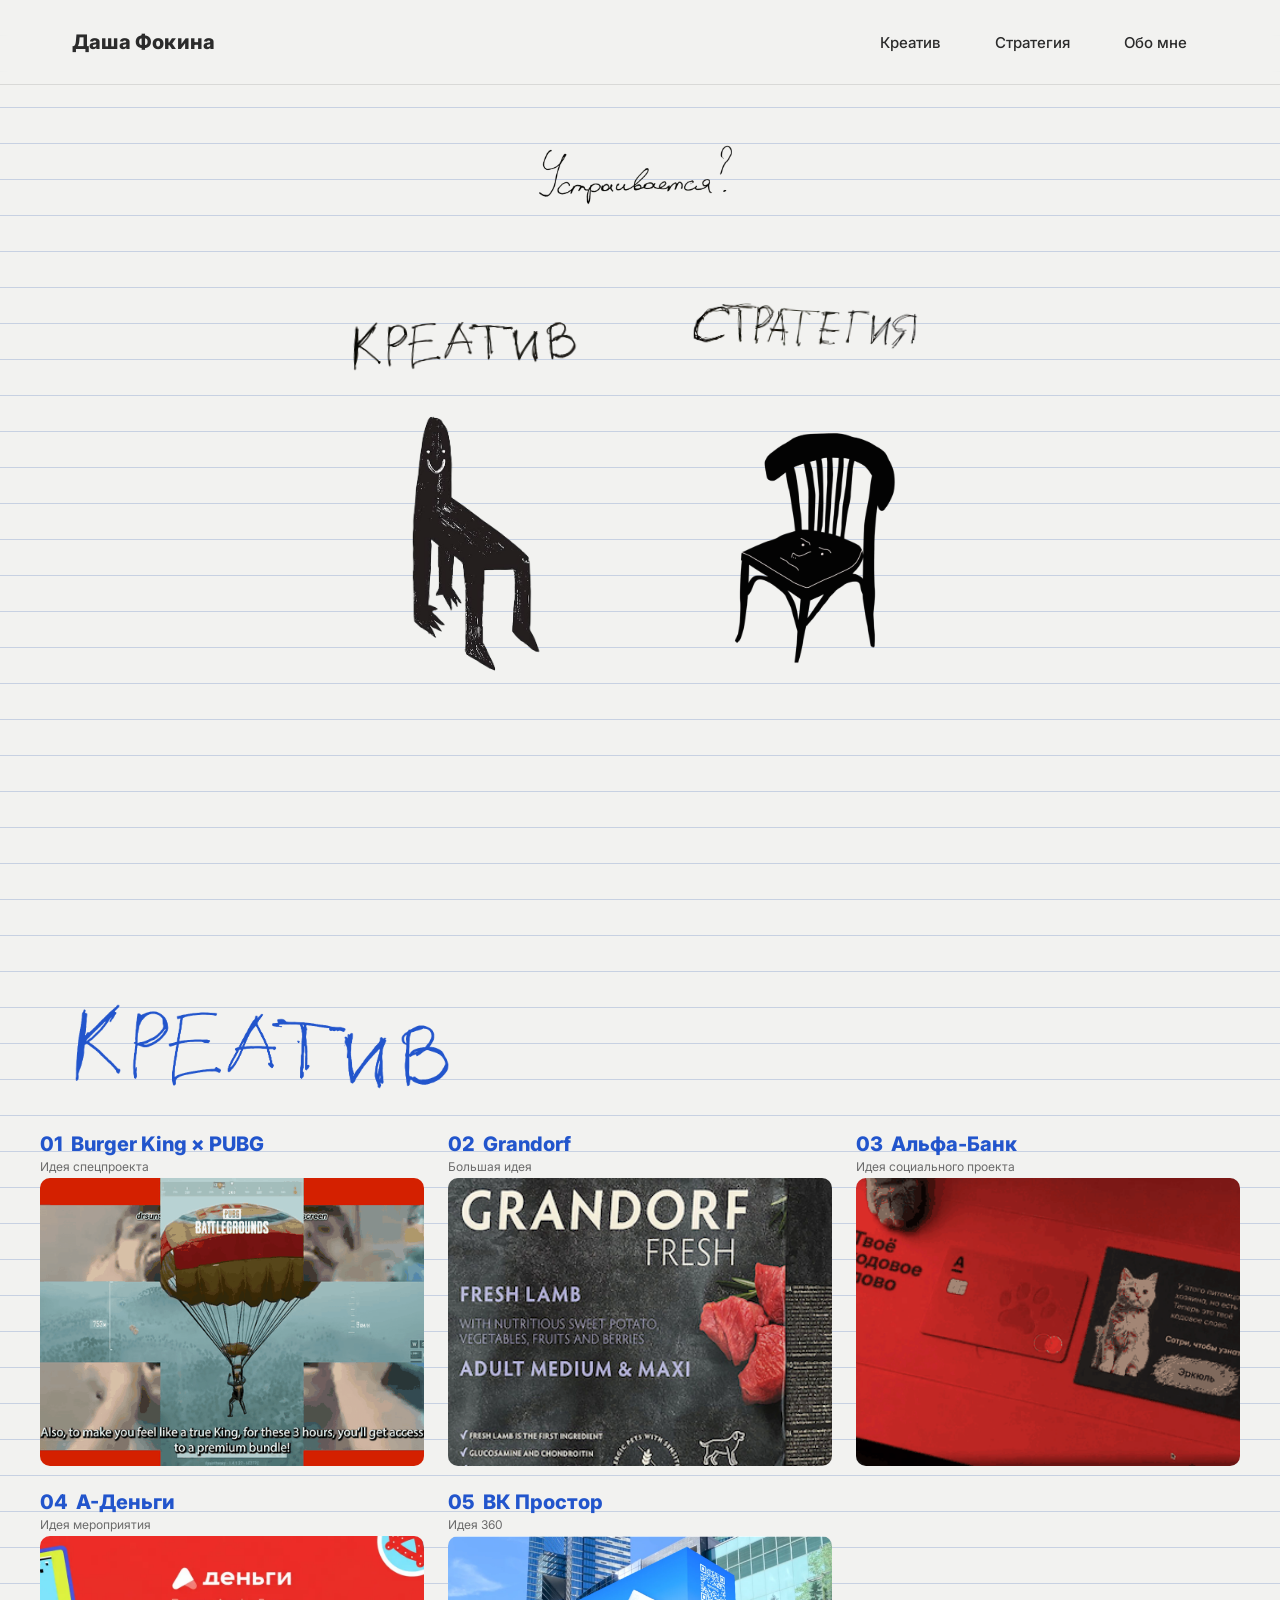
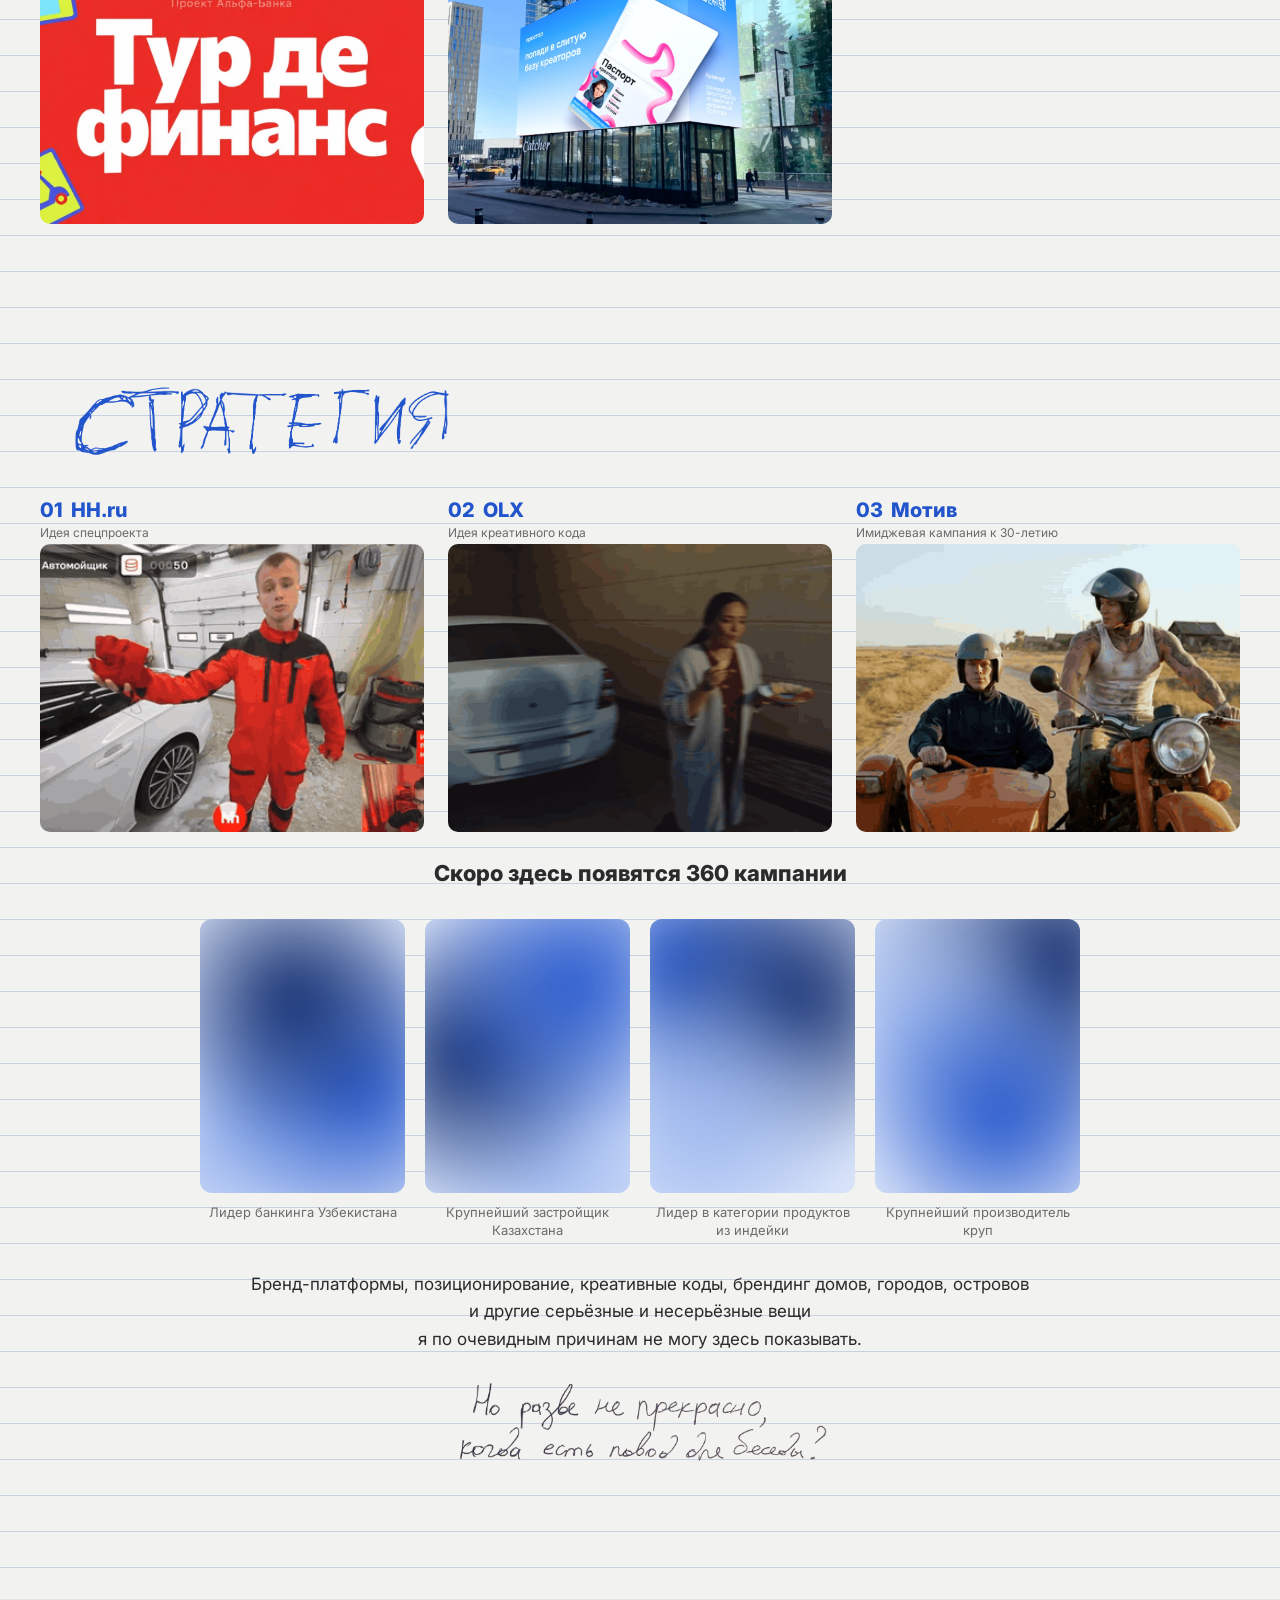
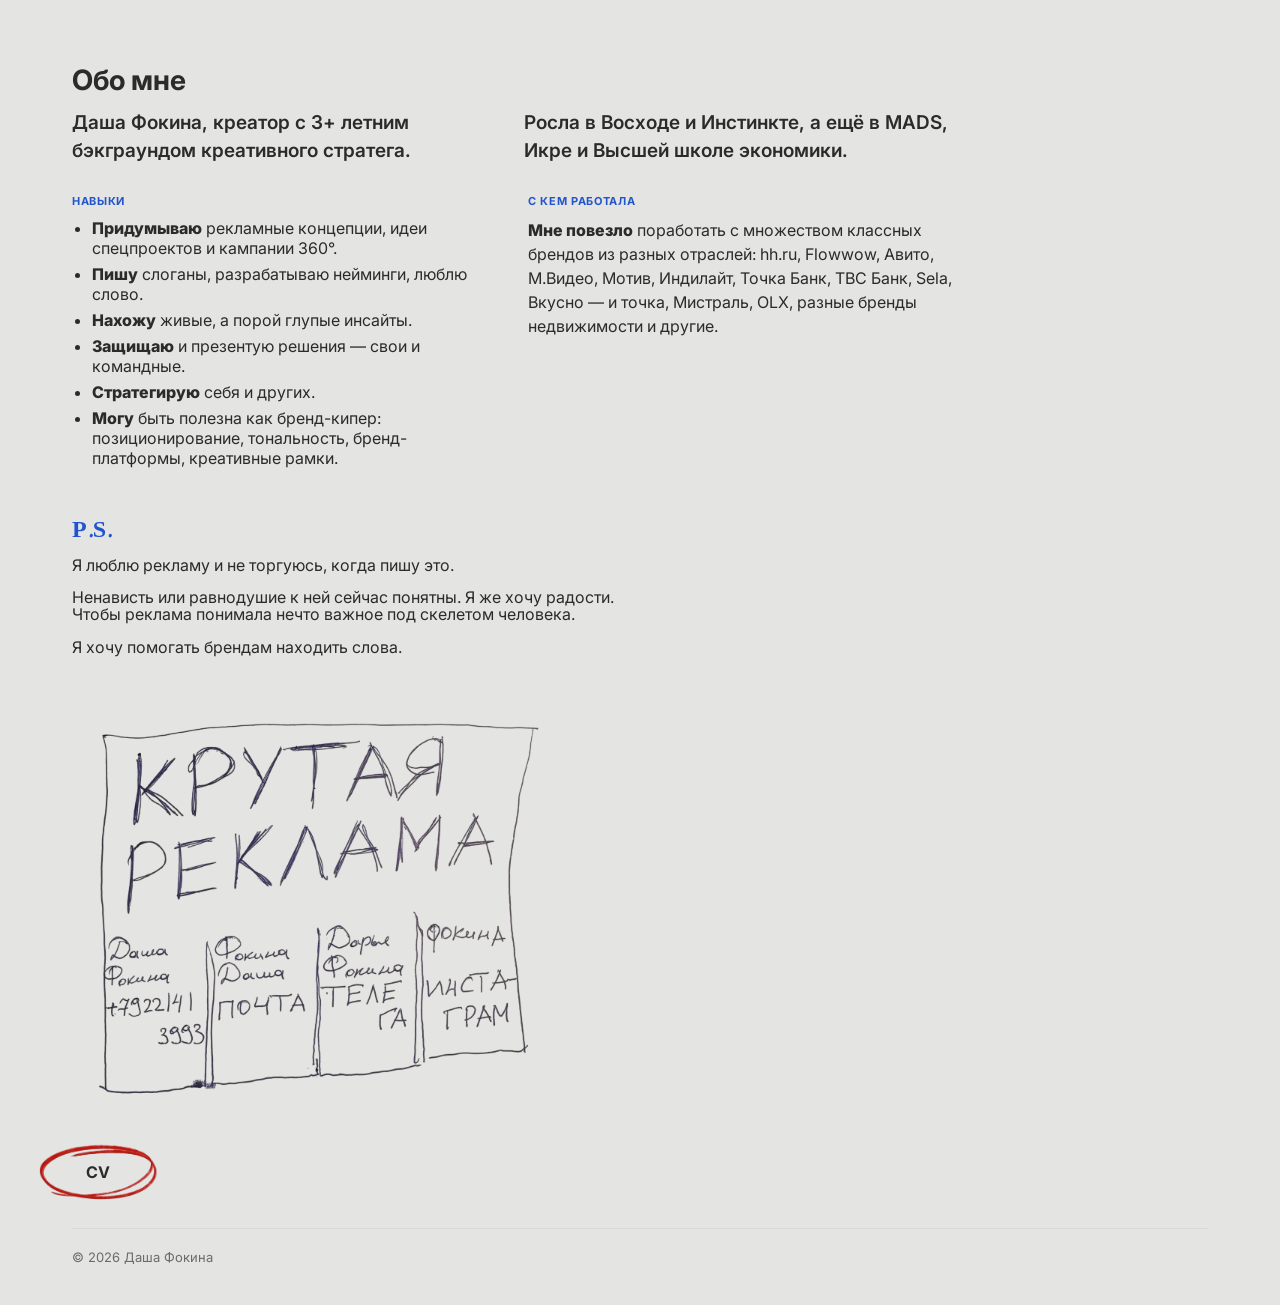
==== index.html @ 78d4293b "Coming-soon teaser: use line breaks instead of separate paragraphs (no extra spacing)" ====
<!DOCTYPE html>
<html lang="ru">
<head>
<meta charset="UTF-8">
<meta name="viewport" content="width=device-width, initial-scale=1.0">
<title>Даша Фокина — портфолио</title>

<link rel="icon" type="image/png" href="images/favicon-32.png" sizes="32x32">
<link rel="icon" type="image/png" href="images/favicon.png" sizes="512x512">
<link rel="apple-touch-icon" href="images/apple-touch-icon.png">

<link rel="preconnect" href="https://fonts.googleapis.com">
<link rel="preconnect" href="https://fonts.gstatic.com" crossorigin>
<link href="https://fonts.googleapis.com/css2?family=Inter:wght@400;500;700;800&display=swap" rel="stylesheet">

<style>
  @font-face{
    font-family: 'Gogol';
    src: url('fonts/Gogol-Regular.otf') format('opentype');
    font-weight: 400;
    font-style: normal;
    font-display: swap;
  }

  :root{
    --beige: #f2f2f0;
    --beige-dark: #e4e4e2;
    --white: #ffffff;
    --text: #2b2b2b;
    --text-soft: #6b6b6b;
    --accent: #7a7a7a;
    --border: #d9d9d7;
    --radius: 18px;
    --idea-blue: #2255cc;
  }

  * { box-sizing: border-box; }

  html { scroll-behavior: smooth; }

  body{
    margin: 0;
    font-family: 'Inter', sans-serif;
    background:
      repeating-linear-gradient(
        to bottom,
        transparent 0,
        transparent 35px,
        rgba(120, 148, 199, 0.35) 35px,
        rgba(120, 148, 199, 0.35) 36px
      ),
      var(--beige);
    color: var(--text);
  }

  a { color: inherit; text-decoration: none; }

  .wrap{
    max-width: 1200px;
    margin: 0 auto;
    padding: 0 32px;
  }

  /* ===== ШАПКА (HEADER) ===== */
  header{
    position: sticky;
    top: 0;
    z-index: 50;
    background: rgba(242,242,240,0.9);
    backdrop-filter: blur(6px);
    border-bottom: 1px solid var(--border);
  }

  header .wrap{
    display: flex;
    align-items: center;
    justify-content: space-between;
    height: 84px;
  }

  .logo{
    font-weight: 800;
    font-size: 20px;
    letter-spacing: 0.01em;
  }

  nav{
    display: flex;
    gap: 12px;
  }

  nav a{
    padding: 10px 20px;
    border-radius: 999px;
    font-weight: 500;
    font-size: 15px;
    border: 1px solid transparent;
    transition: all 0.2s ease;
  }

  nav a:hover{
    background: var(--white);
    border-color: var(--border);
  }

  .burger{
    display: none;
    flex-direction: column;
    justify-content: center;
    align-items: center;
    gap: 5px;
    width: 40px;
    height: 40px;
    border: 1px solid var(--border);
    border-radius: 10px;
    background: var(--white);
    cursor: pointer;
    padding: 0;
  }

  .burger span{
    display: block;
    width: 18px;
    height: 2px;
    background: var(--text);
  }

  /* ===== ГЛАВНЫЙ ЭКРАН (HERO) ===== */
  .hero{
    min-height: calc(100vh - 84px);
    display: flex;
    flex-direction: column;
  }

  .hero-heading{
    display: block;
    width: 220px;
    max-width: 55vw;
    height: auto;
    margin: 12px auto 2px;
  }

  .hero-row{
    flex: 1;
    display: flex;
    align-items: flex-start;
    margin: 4px auto 0;
    max-width: 700px;
    width: 100%;
  }

  /* левая половина ведёт в Креатив, правая — в Стратегию; кликабельна вся половина экрана */
  .hero-half{
    flex: 1 1 50%;
    display: flex;
    align-items: center;
    justify-content: center;
    text-align: center;
    transition: background 0.2s ease;
  }

  .hero-half:hover{
    background: rgba(0, 0, 0, 0.04);
  }

  /* два нарисованных стула, смотрящие друг на друга (правый — зеркальная копия левого) */
  .chair-wrap{
    display: flex;
    flex-direction: column;
    align-items: center;
    gap: 6px;
    transition: transform 0.2s ease;
  }

  .hero-half:hover .chair-wrap{ transform: translateY(-6px); }

  .chair-art{
    width: 180px;
    height: auto;
    overflow: visible;
  }


  .chair-label-img{
    width: 300px;
    max-width: 50vw;
    height: auto;
  }

  .label-left{ transform: rotate(-4deg); }
  .label-right{ transform: rotate(3deg); }

  /* ===== ЛЕНДИНГ: КРЕАТИВ / СТРАТЕГИЯ ===== */
  section.landing{
    padding: 100px 0 60px;
  }

  .section-title{
    display: block;
    width: 380px;
    max-width: 60vw;
    height: auto;
    margin: 0 0 40px;
  }

  .case{
    color: var(--text);
    background: var(--white);
    border: 1px solid var(--border);
    border-radius: var(--radius);
    padding: 24px;
    margin-bottom: 18px;
  }

  /* ===== Задача/Наблюдение — компактный контекст мелким текстом ===== */
  .case-context{
    display: grid;
    grid-template-columns: 1fr 1.2fr;
    gap: 10px 20px;
    margin-top: 10px;
  }

  /* ===== Идея + вложение рядом — главный акцент кейса ===== */
  .case-highlight{
    display: grid;
    grid-template-columns: 1fr 1.2fr;
    gap: 20px;
    align-items: stretch;
    margin-top: 14px;
  }

  .case-highlight--align-start{
    align-items: start;
  }

  .case-highlight-col{
    display: flex;
    flex-direction: column;
    gap: 14px;
  }

  .case-highlight-col .case-steps,
  .case-highlight-col .case-good{
    margin-top: 0;
  }

  .case-highlight-col .case-steps-list{
    flex-direction: column;
    gap: 10px;
  }

  .case-highlight-top{
    display: flex;
    flex-direction: column;
  }

  .case .field{
    display: flex;
    flex-direction: column;
    gap: 2px;
  }

  .case .label{
    font-size: 10px;
    font-weight: 700;
    text-transform: uppercase;
    letter-spacing: 0.06em;
    color: var(--idea-blue);
  }

  .case .value{
    font-size: 12px;
    line-height: 1.3;
  }

  /* ===== ЕДИНЫЙ ФОРМАТ ВЛОЖЕНИЙ (картинки/видео/заглушка) — без обрезки контента ===== */
  .case-media{
    border-radius: calc(var(--radius) - 6px);
    overflow: hidden;
  }

  .case-media img{
    display: block;
    width: 100%;
    height: auto;
  }

  .case-media iframe{
    display: block;
    width: 100%;
    aspect-ratio: 16 / 9;
    height: auto;
    border: 0;
  }

  .case-media-split{
    display: flex;
    align-items: flex-start;
    gap: 6px;
  }

  .case-media-split img{
    width: calc(50% - 3px);
    height: auto;
  }

  .case-media-stack{
    display: flex;
    flex-direction: column;
    gap: 6px;
  }

  .case-media-empty{
    display: flex;
    align-items: center;
    justify-content: center;
    min-height: 140px;
    padding: 20px;
    background: var(--beige);
    color: var(--text-soft);
    font-size: 13px;
    text-align: center;
  }

  .case-title{
    display: flex;
    flex-direction: column;
    gap: 2px;
    margin: 0;
  }

  .case-title-brand{
    display: inline-block;
    font-size: 28px;
    font-weight: 800;
    line-height: 1.2;
  }

  .case-title-format{
    font-size: 12px;
    font-weight: 500;
    color: var(--text-soft);
    line-height: 1.25;
  }

  /* ===== СЕТКА ПРЕВЬЮ-КАРТОЧЕК КЕЙСОВ (один ровный ряд на всю ширину экрана) ===== */
  .case-grid{
    display: grid;
    grid-template-columns: repeat(3, 1fr);
    gap: 24px;
    width: 100vw;
    position: relative;
    left: 50%;
    margin-left: -50vw;
    padding: 0 40px;
  }

  @media (min-width: 901px){
    #creative .case-grid{ grid-template-columns: repeat(3, 1fr); }
    #strategy .case-grid{ grid-template-columns: repeat(3, 1fr); }
  }

  @media (max-width: 900px){
    .case-grid{ grid-template-columns: repeat(2, 1fr); padding: 0 20px; }
  }

  @media (max-width: 720px){
    .case-grid{ grid-template-columns: 1fr; gap: 40px; padding: 0 20px; }
  }

  .case-card{
    position: relative;
    cursor: pointer;
  }

  .case-card.case-card--lg .case-card-media{
    aspect-ratio: 4 / 3;
  }

  .case-card-head{
    display: grid;
    grid-template-columns: auto 1fr;
    grid-template-areas:
      "num title"
      "format format";
    column-gap: 8px;
    row-gap: 2px;
    align-items: baseline;
    margin-bottom: 4px;
  }

  .case-card-num{
    grid-area: num;
    font-size: 20px;
    font-weight: 800;
    color: var(--idea-blue);
  }

  .case-card-brand{
    grid-area: title;
    color: var(--idea-blue);
    font-weight: 800;
    font-size: 20px;
    line-height: 1.25;
    transition: opacity 0.2s ease;
  }

  .case-card-format{
    grid-area: format;
    color: var(--text-soft);
    font-size: 12px;
    line-height: 1.25;
  }

  .case-card-hint{
    grid-area: title;
    align-self: baseline;
    font-size: 20px;
    font-weight: 800;
    color: var(--idea-blue);
    opacity: 0;
    transition: opacity 0.2s ease;
  }

  @media (hover: hover) and (pointer: fine){
    .case-card:hover .case-card-brand{
      opacity: 0;
    }
    .case-card:hover .case-card-hint{
      opacity: 1;
    }
  }

  .case-card-media{
    width: 100%;
    aspect-ratio: 4 / 3;
    overflow: hidden;
    border-radius: 10px;
    background: var(--beige-dark);
  }

  .case-card-media img{
    width: 100%;
    height: 100%;
    object-fit: cover;
    display: block;
    transition: transform 0.4s ease;
  }

  .case-card:hover .case-card-media img{
    transform: scale(1.03);
  }

  /* ===== МОДАЛЬНАЯ ПЛАШКА С ПОЛНЫМ СОДЕРЖИМЫМ КЕЙСА ===== */
  .case-card-overlay{
    position: fixed;
    inset: 0;
    z-index: 300;
    display: flex;
    align-items: center;
    justify-content: center;
    padding: 24px;
    background: rgba(20, 20, 20, 0.55);
    opacity: 0;
    visibility: hidden;
    transition: opacity 0.2s ease;
    cursor: default;
  }

  .case-card.is-open .case-card-overlay{
    opacity: 1;
    visibility: visible;
  }

  .case-card-panel{
    position: relative;
    width: 100%;
    max-width: 1240px;
    max-height: 94vh;
    overflow-y: auto;
    border-radius: var(--radius);
  }

  .case-card-panel .case{
    margin-bottom: 0;
  }

  .case-card-close{
    position: absolute;
    top: 10px;
    right: 10px;
    width: 32px;
    height: 32px;
    border-radius: 50%;
    background: var(--white);
    border: 1px solid var(--border);
    font-size: 18px;
    line-height: 1;
    cursor: pointer;
    z-index: 2;
    display: flex;
    align-items: center;
    justify-content: center;
    padding: 0;
  }

  .case-idea{
    display: flex;
    flex-direction: column;
    justify-content: center;
    gap: 8px;
    padding: 10px 12px;
    background: var(--white);
    border: 2px solid var(--idea-blue);
    border-radius: calc(var(--radius) - 6px);
  }

  .case-idea p{
    position: relative;
    margin: 0;
    font-size: 19px;
    font-weight: 700;
    line-height: 1.3;
  }

  .case-idea p.case-idea-detail{
    font-size: 13px;
    font-weight: 400;
    color: var(--text-soft);
    line-height: 1.35;
  }

  .case-slogan{
    display: flex;
    flex-direction: column;
    gap: 3px;
  }

  .case-slogan p{
    margin: 0;
    font-size: 12px;
    line-height: 1.3;
    color: var(--text-soft);
  }

  .case-good{
    display: flex;
    flex-direction: column;
    gap: 5px;
    margin-top: 16px;
    padding-top: 12px;
    border-top: 1px solid var(--border);
  }

  .case-steps{
    margin-top: 16px;
    padding-top: 12px;
    border-top: 1px solid var(--border);
  }

  .case-steps-list{
    display: flex;
    flex-direction: row;
    gap: 20px;
    margin: 8px 0 0;
    padding: 0;
    list-style: none;
    counter-reset: case-step;
  }

  .case-steps-list li{
    flex: 1;
    counter-increment: case-step;
    padding-left: 22px;
    position: relative;
  }

  .case-steps-list li::before{
    content: counter(case-step) ".";
    position: absolute;
    left: 0;
    top: 0;
    font-size: 13px;
    font-weight: 700;
    color: var(--idea-blue);
  }

  .case-step-title{
    display: block;
    font-size: 13px;
    font-weight: 700;
    margin-bottom: 2px;
  }

  .case-steps-list p{
    margin: 0;
    font-size: 13px;
    color: var(--text);
    line-height: 1.3;
  }

  .case-good p{
    margin: 0;
    font-size: 13px;
    color: var(--text);
    line-height: 1.3;
  }

  .case-meta{
    margin-top: 16px;
    padding-top: 12px;
    border-top: 1px solid var(--border);
  }

  .case-note{
    margin-top: 16px;
    padding-top: 12px;
    border-top: 1px dashed var(--border);
  }

  .case-note p{
    margin: 0;
    font-size: 13px;
    line-height: 1.3;
    color: var(--text-soft);
  }

  .coming-soon{
    max-width: 880px;
    margin: 0 auto;
    padding: 24px 0 40px;
    text-align: center;
  }

  .coming-soon p{
    margin: 0 0 20px;
    font-size: 17px;
    line-height: 1.6;
    color: var(--text);
  }

  .coming-soon p:last-child{
    margin-bottom: 0;
    font-weight: 700;
  }

  .coming-soon p.coming-heading{
    font-size: 22px;
    font-weight: 800;
    margin-bottom: 28px;
  }

  .coming-soon-note{
    display: block;
    width: 432px;
    max-width: 90%;
    height: auto;
    margin: 0 auto;
  }

  .coming-grid{
    display: grid;
    grid-template-columns: repeat(4, 1fr);
    gap: 20px;
    margin-bottom: 32px;
  }

  .coming-item{
    display: flex;
    flex-direction: column;
    align-items: center;
    gap: 10px;
  }

  .coming-blur{
    width: 100%;
    aspect-ratio: 3 / 4;
    border-radius: calc(var(--radius) - 6px);
    overflow: hidden;
    position: relative;
    background: #dde7fb;
  }

  .coming-blur::before{
    content: '';
    position: absolute;
    inset: -30px;
    background:
      radial-gradient(circle at 46% 32%, #0f2a6b, transparent 55%),
      radial-gradient(circle at 72% 60%, var(--idea-blue), transparent 58%),
      radial-gradient(circle at 24% 72%, #9db8ee, transparent 55%);
    filter: blur(22px);
  }

  .coming-item:nth-child(2) .coming-blur::before{
    background:
      radial-gradient(circle at 68% 28%, var(--idea-blue), transparent 55%),
      radial-gradient(circle at 26% 50%, #0f2a6b, transparent 58%),
      radial-gradient(circle at 58% 82%, #9db8ee, transparent 52%);
  }

  .coming-item:nth-child(3) .coming-blur::before{
    background:
      radial-gradient(circle at 32% 70%, #9db8ee, transparent 55%),
      radial-gradient(circle at 66% 34%, #0f2a6b, transparent 58%),
      radial-gradient(circle at 22% 24%, var(--idea-blue), transparent 50%);
  }

  .coming-item:nth-child(4) .coming-blur::before{
    background:
      radial-gradient(circle at 58% 68%, var(--idea-blue), transparent 55%),
      radial-gradient(circle at 28% 40%, #9db8ee, transparent 55%),
      radial-gradient(circle at 78% 22%, #0f2a6b, transparent 58%);
  }

  .coming-caption{
    font-size: 13px;
    color: var(--text-soft);
    text-align: center;
    line-height: 1.4;
  }

  /* ===== ПОДВАЛ (FOOTER / КОНТАКТЫ) ===== */
  footer{
    background: var(--beige-dark);
    padding: 64px 0 40px;
  }

  footer .footer-top{
    display: flex;
    justify-content: space-between;
    align-items: flex-start;
    flex-wrap: wrap;
    gap: 32px;
    margin-bottom: 40px;
  }

  footer .footer-about{
    max-width: 880px;
  }

  footer h3{
    font-size: 28px;
    margin: 0 0 12px;
    color: var(--text);
  }

  .footer-intro{
    display: grid;
    grid-template-columns: 1fr 1fr;
    gap: 8px 24px;
    margin: 0 0 28px;
  }

  .footer-intro p{
    margin: 0;
    font-size: 19px;
    font-weight: 600;
    line-height: 1.5;
    color: var(--text);
  }

  .footer-columns{
    display: grid;
    grid-template-columns: 1fr 1fr;
    gap: 28px 32px;
    margin-bottom: 8px;
  }

  .footer-label{
    display: block;
    font-size: 11px;
    font-weight: 700;
    text-transform: uppercase;
    letter-spacing: 0.06em;
    color: var(--idea-blue);
    margin-bottom: 10px;
  }

  .footer-ps-block{
    grid-column: 1 / -1;
    margin-top: 20px;
  }

  .footer-ps-block p{
    line-height: 1.05;
  }

  .footer-ps{
    display: block;
    font-family: 'Gogol', cursive;
    font-weight: 700;
    font-size: 24px;
    color: var(--idea-blue);
    margin-bottom: 8px;
  }

  footer p{
    margin: 0 0 16px;
    color: var(--text);
    line-height: 1.5;
  }

  footer p:last-of-type{
    margin-bottom: 0;
  }

  footer .footer-about strong{
    font-weight: 800;
    color: var(--text);
  }

  footer .footer-skills{
    margin: 0;
    padding-left: 20px;
    color: var(--text);
  }

  footer .footer-skills strong{
    font-weight: 800;
    color: var(--text);
  }

  footer .footer-skills li{
    margin-bottom: 6px;
  }

  footer .footer-skills li:last-child{
    margin-bottom: 0;
  }

  .footer-flyer-wrap{
    position: relative;
    display: block;
    width: 480px;
    max-width: 100%;
    margin: 64px 0 0;
  }

  .footer-flyer{
    display: block;
    width: 100%;
    height: auto;
  }

  .flyer-hotspot{
    position: absolute;
    top: 48%;
    height: 41%;
    display: block;
  }

  .flyer-hotspot-1{ left: 5%;  width: 24%; }
  .flyer-hotspot-2{ left: 29%; width: 22%; }
  .flyer-hotspot-3{ left: 51%; width: 22%; }
  .flyer-hotspot-4{ left: 73%; width: 22%; }

  .flyer-tooltip{
    position: absolute;
    bottom: 100%;
    left: 50%;
    transform: translateX(-50%);
    margin-bottom: 8px;
    padding: 6px 10px;
    background: var(--text);
    color: var(--white);
    font-size: 12px;
    font-weight: 500;
    white-space: nowrap;
    border-radius: 6px;
    opacity: 0;
    pointer-events: none;
    transition: opacity 0.15s ease;
  }

  .flyer-hotspot-2:hover .flyer-tooltip{
    opacity: 1;
  }

  .cv-button-wrap{
    margin-top: 24px;
  }

  .cv-button{
    position: relative;
    display: inline-block;
    padding: 6px 14px;
    font-size: 16px;
    font-weight: 700;
    color: var(--text);
  }

  .cv-button .doodle-circle{
    position: absolute;
    top: 50%;
    left: 50%;
    width: 230%;
    height: auto;
    transform: translate(-50%, -50%);
    pointer-events: none;
  }

  footer .footer-bottom{
    border-top: 1px solid var(--border);
    padding-top: 20px;
    font-size: 13px;
    color: var(--text-soft);
  }

  @media (max-width: 720px){
    .case-highlight{ grid-template-columns: 1fr; }
    .case-card-panel{ max-height: 90vh; }
    .case-steps-list{ flex-direction: column; }
    .case-context{ grid-template-columns: 1fr; }
    .footer-intro{ grid-template-columns: 1fr; }
    .footer-columns{ grid-template-columns: 1fr; }
    header .wrap{ height: 72px; padding: 0 20px; position: relative; }
    .section-title{ width: 220px; max-width: 65vw; }
    .coming-grid{ grid-template-columns: repeat(2, 1fr); }

    .hero-row{ max-width: 100%; margin-top: 8px; }
    .hero-half{ padding: 0 8px; }
    .hero-heading{ margin-top: 20px; }
    .chair-wrap{ gap: 3px; }
    .chair-art{ width: 92px; }
    .chair-label-img{ width: 150px; max-width: 42vw; }

    .burger{ display: flex; }

    nav{
      display: none;
      position: absolute;
      top: 100%;
      left: 0;
      right: 0;
      flex-direction: column;
      gap: 4px;
      background: var(--white);
      border-bottom: 1px solid var(--border);
      padding: 12px 20px 16px;
    }

    nav.open{ display: flex; }

    nav a{ text-align: center; }
  }
</style>
</head>
<body>

<!-- ===== ШАПКА ===== -->
<header>
  <div class="wrap">
    <div class="logo">Даша Фокина</div>
    <nav id="nav">
      <a href="#creative">Креатив</a>
      <a href="#strategy">Стратегия</a>
      <a href="#contacts">Обо мне</a>
    </nav>
    <button class="burger" id="burger" aria-label="Меню" aria-expanded="false">
      <span></span>
      <span></span>
      <span></span>
    </button>
  </div>
</header>

<!-- ===== ГЛАВНЫЙ ЭКРАН ===== -->
<section class="hero">

  <img src="images/label-ustraivaetsya.png" alt="Устраивается?" class="hero-heading">

  <!--
    Кликабельна вся половина экрана (левая — Креатив, правая — Стратегия), не только сама картинка.
  -->
  <div class="hero-row">
    <a href="#creative" class="hero-half">
      <div class="chair-wrap">
        <img src="images/label-kreativ.png" alt="Креатив" class="chair-label-img label-left">
        <img src="images/chair-creative.png" alt="Стул-креатив" class="chair-art">
      </div>
    </a>
    <a href="#strategy" class="hero-half">
      <div class="chair-wrap">
        <img src="images/label-strategiya.png" alt="Стратегия" class="chair-label-img label-right">
        <img src="images/chair-strategy.png" alt="Стул-стратегия" class="chair-art">
      </div>
    </a>
  </div>

</section>

<!-- ===== ЛЕНДИНГ ===== -->
<section class="landing" id="creative">
 <div class="wrap">
  <img src="images/section-title-kreativ.png" alt="Креатив" class="section-title">

  <div class="case-grid">

    <div class="case-card case-card--lg">
      <div class="case-card-head">
        <span class="case-card-num">01</span>
        <span class="case-card-brand">Burger King × PUBG</span>
        <span class="case-card-format">Идея спецпроекта</span>
        <span class="case-card-hint">Посмотреть работу</span>
      </div>
      <div class="case-card-media">
        <img src="images/case-burgerking-cover.gif" alt="Burger King × PUBG" loading="lazy">
      </div>

      <div class="case-card-overlay">
        <div class="case-card-panel">
          <button class="case-card-close" aria-label="Закрыть">×</button>

          <div class="case">
            <h3 class="case-title">
              <span class="case-title-brand">Burger King × PUBG</span>
              <span class="case-title-format">Идея спецпроекта</span>
            </h3>

            <div class="case-context">
              <div class="field">
                <span class="label">Задача</span>
                <span class="value">Сохранить пищевые привычки зумеров на фоне растущего тренда на ЗОЖ.</span>
              </div>

              <div class="field">
                <span class="label">Наблюдение</span>
                <span class="value">Геймер тратит 200 калорий за час игры — калории бургера сжигаются за 3 часа игры.</span>
              </div>
            </div>

            <div class="case-highlight">
              <div class="case-idea">        <span class="label">Идея</span>
                <p>Воппер от PUBG на 0 калорий: чтобы тренировка проходила активнее, за каждый воппер — бандл в игре на 3 часа.</p>

                <!-- Слоган есть у этого кейса. Если у кейса нет слогана — просто удали блок .case-slogan целиком -->
                <div class="case-slogan">
                  <span class="label">Слоган</span>
                  <p>I'm burning it</p>
                </div>
              </div>

              <div class="case-media">
                <iframe src="https://www.youtube.com/embed/8H7Iaa_OsLU" title="Burger King × PUBG" allow="accelerometer; autoplay; clipboard-write; encrypted-media; gyroscope; picture-in-picture; web-share" allowfullscreen loading="lazy"></iframe>
              </div>
            </div>

            <div class="case-good">
              <span class="label">Что хорошего?</span>
              <p>Отработали территорию огня, укрепили лояльность геймеров и доказали, что киберспорт — это тоже спорт.</p>
            </div>
          </div>
        </div>
      </div>
    </div>

    <div class="case-card">
      <div class="case-card-head">
        <span class="case-card-num">02</span>
        <span class="case-card-brand">Grandorf</span>
        <span class="case-card-format">Большая идея</span>
        <span class="case-card-hint">Посмотреть работу</span>
      </div>
      <div class="case-card-media">
        <img src="images/case-grandorf-cover.png" alt="Grandorf" loading="lazy">
      </div>

      <div class="case-card-overlay">
        <div class="case-card-panel">
          <button class="case-card-close" aria-label="Закрыть">×</button>

          <div class="case">
            <h3 class="case-title">
              <span class="case-title-brand">Grandorf</span>
              <span class="case-title-format">Большая идея</span>
            </h3>

            <div class="case-context">
              <div class="field">
                <span class="label">Задача</span>
                <span class="value">Первая реклама бренда: нужно запомниться и закрепить холистик состав.</span>
              </div>

              <div class="field">
                <span class="label">Наблюдение</span>
                <span class="value">Честность — в ДНК бренда: в составе и в самой пачке.</span>
              </div>
            </div>

            <div class="case-highlight">
              <div class="case-idea">        <span class="label">Идея</span>
                <p>Честно вынести состав на первый план и поменять правила коммуникации в категории. Минимализм здесь — сам по себе eye-catcher.</p>

                <!-- Слоган есть у этого кейса. Если у кейса нет слогана — просто удали блок .case-slogan целиком -->
                <div class="case-slogan">
                  <span class="label">Слоган</span>
                  <p>Любовь без лишних слов</p>
                </div>
              </div>

              <div class="case-media case-media-split">
                <img src="images/case-grandorf-1.png" alt="Макет Grandorf для кошек">
                <img src="images/case-grandorf-2.png" alt="Макет Grandorf для собак">
              </div>
            </div>

            <div class="case-good">
              <span class="label">Что хорошего?</span>
              <p>Идея работает на первом этапе воронки — строит знание и закрепляет ключевое преимущество, легко адаптируется под любой SKU. Дальше слоган может стать мостиком к более эмоциональной коммуникации, при этом сохранить преемственность идеи.</p>
            </div>
          </div>
        </div>
      </div>
    </div>

    <div class="case-card">
      <div class="case-card-head">
        <span class="case-card-num">03</span>
        <span class="case-card-brand">Альфа-Банк</span>
        <span class="case-card-format">Идея социального проекта</span>
        <span class="case-card-hint">Посмотреть работу</span>
      </div>
      <div class="case-card-media">
        <img src="images/case-alfabank-cover.gif" alt="Альфа-Банк" loading="lazy">
      </div>

      <div class="case-card-overlay">
        <div class="case-card-panel">
          <button class="case-card-close" aria-label="Закрыть">×</button>

          <div class="case">
            <h3 class="case-title">
              <span class="case-title-brand">Альфа-Банк</span>
              <span class="case-title-format">Идея социального проекта</span>
            </h3>

            <div class="case-context">
              <div class="field">
                <span class="label">Задача</span>
                <span class="value">Разработать идею социального проекта в поддержку фонда бездомных животных.</span>
              </div>

              <div class="field">
                <span class="label">Наблюдение</span>
                <span class="value">Для кодового слова люди часто используют имена своих питомцев. У животных в приюте имя часто есть — но кодовым словом оно не станет, потому что нет хозяина.</span>
              </div>
            </div>

            <div class="case-highlight">
              <div class="case-idea">        <span class="label">Идея</span>
                <p>Лимитированные карты, где кодовое слово — имя животного из приюта. Кэшбек по карте идёт на его содержание.</p>
                <!-- У этого кейса нет слогана, поэтому блок .case-slogan не рендерится -->
              </div>

              <div class="case-media">
                <img src="images/case-alfabank-kodslovo.png" alt="Альфа-Банк — карта с кодовым словом">
              </div>
            </div>

            <div class="case-good">
              <span class="label">Что хорошего?</span>
              <p>Чем больше человек вкладывается в питомца, тем крепче привязанность — и тем выше шанс, что он захочет стать его хозяином.</p>
            </div>

            <!-- Личная заметка — необязательный блок, только у этого кейса. Если её нет, .case-note просто не добавляется -->
            <div class="case-note">
              <span class="label">От меня</span>
              <p>Я люблю эту идею. Мелочь, но так важно быть чьим-то кодовым словом.</p>
            </div>
          </div>
        </div>
      </div>
    </div>

    <div class="case-card case-card--lg">
      <div class="case-card-head">
        <span class="case-card-num">04</span>
        <span class="case-card-brand">А-Деньги</span>
        <span class="case-card-format">Идея мероприятия</span>
        <span class="case-card-hint">Посмотреть работу</span>
      </div>
      <div class="case-card-media">
        <img src="images/case-adengi-cover.webp" alt="А-Деньги" loading="lazy">
      </div>

      <div class="case-card-overlay">
        <div class="case-card-panel">
          <button class="case-card-close" aria-label="Закрыть">×</button>

          <div class="case">
            <h3 class="case-title">
              <span class="case-title-brand">А-Деньги (проект Альфа-Банка)</span>
              <span class="case-title-format">Идея мероприятия</span>
            </h3>

            <div class="case-context">
              <div class="field">
                <span class="label">Задача</span>
                <span class="value">Провести летнее мероприятие для сотрудников на открытой площадке.</span>
              </div>

              <div class="field">
                <span class="label">Наблюдение</span>
                <span class="value">В 2025 году вывезти сотрудников за границу — задача не из простых.</span>
              </div>
            </div>

            <div class="case-highlight">
              <div class="case-idea">        <span class="label">Идея</span>
                <p>Организовать «Тур де Финанс» и посетить пять стран, не покидая Москву.</p>
                <!-- У этого кейса нет слогана, поэтому блок .case-slogan не рендерится -->
              </div>

              <div class="case-media">
                <iframe src="https://www.youtube.com/embed/jJ47ZOP0b50" title="А-Деньги — Тур де Финанс" allow="accelerometer; autoplay; clipboard-write; encrypted-media; gyroscope; picture-in-picture; web-share" allowfullscreen loading="lazy"></iframe>
              </div>
            </div>

            <div class="case-good">
              <span class="label">Что хорошего?</span>
              <p>Связали запрос на путешествия с финансовой специализацией компании.</p>
              <p>Разделили всю площадку на страны: Турция, Германия, Марокко, Италия и Бразилия. Продумали паспорт участника, мерч, декор в стилистике мероприятия.</p>
            </div>

            <div class="case-meta">
              <div class="field">
                <span class="label">Реализация</span>
                <span class="value">Агентство «Звонко»</span>
              </div>
            </div>
          </div>
        </div>
      </div>
    </div>

    <div class="case-card case-card--lg">
      <div class="case-card-head">
        <span class="case-card-num">05</span>
        <span class="case-card-brand">ВК Простор</span>
        <span class="case-card-format">Идея 360</span>
        <span class="case-card-hint">Посмотреть работу</span>
      </div>
      <div class="case-card-media">
        <img src="images/case-prostor-billboard.webp" alt="ВК Простор" loading="lazy">
      </div>

      <div class="case-card-overlay">
        <div class="case-card-panel">
          <button class="case-card-close" aria-label="Закрыть">×</button>

          <div class="case">
            <h3 class="case-title">
              <span class="case-title-brand">ВК Простор</span>
              <span class="case-title-format">Идея 360</span>
            </h3>

            <div class="case-context">
              <div class="field">
                <span class="label">Задача</span>
                <span class="value">Привлечь и удержать начинающих креаторов на ВК Простор.</span>
              </div>

              <div class="field">
                <span class="label">Наблюдение</span>
                <span class="value">Начинающие креаторы сливаются, потому что обнуляют результаты, не видят прогресса и прокрастинируют, когда дело доходит до портфолио.</span>
              </div>
            </div>

            <div class="case-highlight">
              <div class="case-idea">        <span class="label">Идея</span>
                <p>Создать систему идентификации креаторов, где фиксируются все достижения.</p>
                <p class="case-idea-detail">Разработали паспорт креатора, придумали «Первую легальную утечку талантов» — разворот паспорта креатора на медиаэкране в Москва-Сити, а ещё закрытые просторные тендеры, спецпроект с hh.ru, баннерную рекламу и другие активации.</p>

                <!-- Слоган есть у этого кейса. Если у кейса нет слогана — просто удали блок .case-slogan целиком -->
                <div class="case-slogan">
                  <span class="label">Слоган</span>
                  <p>У каждого креатора должна быть IDea</p>
                </div>
              </div>

              <div class="case-media case-media-split">
                <img src="images/case-prostor-passport.webp" alt="Паспорт креатора Простора">
                <img src="images/case-prostor-billboard.webp" alt="Паспорт креатора на медиафасаде в Москва-Сити">
              </div>
            </div>

            <div class="case-good">
              <span class="label">Что хорошего?</span>
              <p>Паспорт Простора в будущем может брендировать всю креативную индустрию и стать единым документом для каждого креатора в России.</p>
            </div>
          </div>
        </div>
      </div>
    </div>

  </div>
 </div>
</section>

<section class="landing" id="strategy">
 <div class="wrap">
  <img src="images/section-title-strategiya.png" alt="Стратегия" class="section-title">

  <div class="case-grid">

    <div class="case-card">
      <div class="case-card-head">
        <span class="case-card-num">01</span>
        <span class="case-card-brand">HH.ru</span>
        <span class="case-card-format">Идея спецпроекта</span>
        <span class="case-card-hint">Посмотреть работу</span>
      </div>
      <div class="case-card-media">
        <img src="images/case-hhru-cover.gif" alt="HH.ru" loading="lazy">
      </div>

      <div class="case-card-overlay">
        <div class="case-card-panel">
          <button class="case-card-close" aria-label="Закрыть">×</button>

          <div class="case case-detailed">
            <h3 class="case-title">
              <span class="case-title-brand">HH.ru</span>
              <span class="case-title-format">Идея спецпроекта</span>
            </h3>

            <div class="case-context">
              <div class="field">
                <span class="label">Задача</span>
                <span class="value">Донести до молодёжной аудитории, что на hh.ru можно найти подработку, примерить новую роль и прокачаться.</span>
              </div>

              <div class="field">
                <span class="label">Аудитория</span>
                <span class="value">Молодёжь, ядро — 18–24 года.</span>
              </div>

              <div class="field">
                <span class="label">Выбор канала</span>
                <span class="value">Июнь — якорный месяц геймерского календаря.</span>
              </div>

              <div class="field">
                <span class="label">Наблюдение</span>
                <span class="value">Страх неизвестности — главный карьерный барьер для зумеров. А ведь с новыми играми как с новой профролью — лучше один раз самому попробовать и понять, что там внутри интересного (или нет), чем десять раз увидеть описание.</span>
              </div>
            </div>

            <div class="case-highlight">
              <div class="case-idea">        <span class="label">Решение</span>
                <p>Тест-драйв профессий в формате стримов.</p>
                <p class="case-idea-detail">Стримеры управляют реальными специалистами на рабочих местах — как персонажем в игре, но в реальной жизни. Зрители не просто смотрят стрим — они проживают первый рабочий опыт в управляемом формате.</p>
              </div>

              <div class="case-media">
                <iframe src="https://www.youtube.com/embed/XBQMKPP3R3I" title="HH.ru — тест-драйв профессий" allow="accelerometer; autoplay; clipboard-write; encrypted-media; gyroscope; picture-in-picture; web-share" allowfullscreen loading="lazy"></iframe>
              </div>
            </div>

            <div class="case-good">
              <span class="label">Что хорошего?</span>
              <p>Эфиры получили моментальный отклик, а сразу после завершения проект разлетелся по соцсетям фанатскими нарезками самых смешных моментов — и продолжил собирать охват уже без нашего участия.</p>
            </div>

            <div class="case-meta">
              <div class="field">
                <span class="label">Идея и реализация</span>
                <span class="value">РА Восход</span>
              </div>
            </div>
          </div>
        </div>
      </div>
    </div>

    <div class="case-card case-card--lg">
      <div class="case-card-head">
        <span class="case-card-num">02</span>
        <span class="case-card-brand">OLX</span>
        <span class="case-card-format">Идея креативного кода</span>
        <span class="case-card-hint">Посмотреть работу</span>
      </div>
      <div class="case-card-media">
        <img src="images/case-olx-cover.gif" alt="OLX" loading="lazy">
      </div>

      <div class="case-card-overlay">
        <div class="case-card-panel">
          <button class="case-card-close" aria-label="Закрыть">×</button>

          <div class="case">
            <h3 class="case-title">
              <span class="case-title-brand">OLX</span>
              <span class="case-title-format">Идея креативного кода</span>
            </h3>

            <div class="case-context">
              <div class="field">
                <span class="label">Задача</span>
                <span class="value">Напомнить аудитории, что OLX — платформа объявлений №1 в Узбекистане, где уже больше 6 млн пользователей.</span>
              </div>

              <div class="field">
                <span class="label">Наблюдение</span>
                <span class="value">6 миллионов — это шестая часть всего Узбекистана. Проще говоря, каждый шестой человек, которого вы встречаете на улице, уже пользуется OLX.</span>
              </div>
            </div>

            <div class="case-highlight">
              <div class="case-idea">
                <span class="label">Идея</span>
                <p>Визуализировать масштаб не в цифрах, а в лицах.</p>
                <p class="case-idea-detail">Ключевой графический элемент кода — рамка, которая превращает предмет в товар на площадке.</p>

                <div class="case-slogan">
                  <span class="label">Слоган</span>
                  <p>Здесь все свои</p>
                </div>
              </div>

              <div class="case-media">
                <iframe src="https://www.youtube.com/embed/3146WclmoIM" title="OLX — креативный код" allow="accelerometer; autoplay; clipboard-write; encrypted-media; gyroscope; picture-in-picture; web-share" allowfullscreen loading="lazy"></iframe>
              </div>
            </div>

            <div class="case-good">
              <span class="label">Что хорошего?</span>
              <p>Подчеркнули лидерство, показав постоянное присутствие бренда в жизни людей.</p>
              <p>А ещё в Узбекистане люди сильно ориентируются на мнение соседей — и мы буквально показали: твой сосед уже там.</p>
            </div>

            <div class="case-meta">
              <div class="field">
                <span class="label">Идея</span>
                <span class="value">РА Восход</span>
              </div>
            </div>
          </div>
        </div>
      </div>
    </div>

    <div class="case-card">
      <div class="case-card-head">
        <span class="case-card-num">03</span>
        <span class="case-card-brand">Мотив</span>
        <span class="case-card-format">Имиджевая кампания к 30-летию</span>
        <span class="case-card-hint">Посмотреть работу</span>
      </div>
      <div class="case-card-media">
        <img src="images/case-motiv-cover.gif" alt="Мотив" loading="lazy">
      </div>

      <div class="case-card-overlay">
        <div class="case-card-panel">
          <button class="case-card-close" aria-label="Закрыть">×</button>

          <div class="case">
            <h3 class="case-title">
              <span class="case-title-brand">Мотив</span>
              <span class="case-title-format">Имиджевая кампания к 30-летию</span>
            </h3>

            <div class="case-context">
              <div class="field">
                <span class="label">Задача</span>
                <span class="value">Выделиться среди типичной юбилейной коммуникации брендов и укрепить лояльность текущей базы абонентов.</span>
              </div>

              <div class="field">
                <span class="label">Аудитория</span>
                <span class="value">Текущая база абонентов.</span>
              </div>

              <div class="field">
                <span class="label">Наблюдение</span>
                <span class="value">Бренды отмечают юбилеи традиционными форматами — отсюда и рекламная слепота.</span>
              </div>

              <div class="field">
                <span class="label">Правда о бренде</span>
                <span class="value">Мотив — «свой» оператор на Урале: локальный, понятный, говорящий с клиентами на одном языке. Таким бренд за 30 лет сделали его абоненты.</span>
              </div>
            </div>

            <div class="case-highlight case-highlight--align-start">
              <div class="case-highlight-col">
                <div class="case-idea">
                  <span class="label">Идея</span>
                  <p>Поблагодарить абонентов с помощью 30 НиЛЕТт.</p>
                  <p class="case-idea-detail">В ролике артист сменил 30 образов и профессий, чтобы показать, насколько разные люди сделали Мотив таким, каким мы его знаем сегодня.</p>
                </div>

                <div class="case-steps">
                  <span class="label">Как проходила кампания</span>
                  <ol class="case-steps-list">
                    <li>
                      <span class="case-step-title">Тизер</span>
                      <p>Появились баннеры в стрит-арт стиле, внизу был указан только номер телефона. Позвонив, человек слышал голос Нилетто и получал личное поздравление от артиста. На 30 баннерах стоял автограф Нилетто.</p>
                    </li>
                    <li>
                      <span class="case-step-title">Ролик</span>
                      <p>Кампанию закрывал ролик, где артист поздравлял абонентов в образах 30 разных уральцев.</p>
                    </li>
                  </ol>
                </div>

                <div class="case-good">
                  <span class="label">Что хорошего?</span>
                  <p>Тизер сработал лучше лобового сообщения и вызвал отклик аудитории.</p>
                  <p>А ещё поклонники стали вырезать фрагменты с автографом и лицом артиста прямо из баннеров в разных городах уральского региона — всего пострадало 11 конструкций в Свердловской и Курганской областях, а историю подхватили СМИ.</p>
                </div>

                <div class="case-meta">
                  <div class="field">
                    <span class="label">Идея</span>
                    <span class="value">РА Восход</span>
                  </div>
                </div>
              </div>

              <div class="case-media case-media-stack">
                <iframe src="https://www.youtube.com/embed/XokbS1i5Jck" title="Мотив — 30 ниЛЕТт" allow="accelerometer; autoplay; clipboard-write; encrypted-media; gyroscope; picture-in-picture; web-share" allowfullscreen loading="lazy"></iframe>
                <img src="images/case-motiv-banner.jpeg" alt="Баннер «Мотив 30 ниЛЕТт» в стрит-арт стиле">
              </div>
            </div>
          </div>
        </div>
      </div>
    </div>

  </div>

  <div class="coming-soon">
    <p class="coming-heading">Скоро здесь появятся 360 кампании</p>

    <div class="coming-grid">
      <div class="coming-item">
        <div class="coming-blur"></div>
        <span class="coming-caption">Лидер банкинга Узбекистана</span>
      </div>
      <div class="coming-item">
        <div class="coming-blur"></div>
        <span class="coming-caption">Крупнейший застройщик Казахстана</span>
      </div>
      <div class="coming-item">
        <div class="coming-blur"></div>
        <span class="coming-caption">Лидер в категории продуктов из индейки</span>
      </div>
      <div class="coming-item">
        <div class="coming-blur"></div>
        <span class="coming-caption">Крупнейший производитель круп</span>
      </div>
    </div>

    <p>Бренд-платформы, позиционирование, креативные коды, брендинг домов, городов, островов<br>и другие серьёзные и несерьёзные вещи<br>я по очевидным причинам не могу здесь показывать.</p>
    <img src="images/coming-soon-note.png" alt="Но разве не прекрасно, когда есть повод для беседы?" class="coming-soon-note">
  </div>
 </div>
</section>

<!-- ===== ПОДВАЛ / КОНТАКТЫ ===== -->
<footer id="contacts">
  <div class="wrap">
    <div class="footer-top">
      <div class="footer-about">
        <h3>Обо мне</h3>
        <div class="footer-intro">
          <p>Даша Фокина, креатор с 3+ летним бэкграундом креативного стратега.</p>
          <p>Росла в Восходе и Инстинкте, а ещё в MADS, Икре и Высшей школе экономики.</p>
        </div>
        <div class="footer-columns">
          <div class="footer-block">
            <span class="footer-label">Навыки</span>
            <ul class="footer-skills">
              <li><strong>Придумываю</strong> рекламные концепции, идеи спецпроектов и кампании 360°.</li>
              <li><strong>Пишу</strong> слоганы, разрабатываю нейминги, люблю слово.</li>
              <li><strong>Нахожу</strong> живые, а порой глупые инсайты.</li>
              <li><strong>Защищаю</strong> и презентую решения — свои и командные.</li>
              <li><strong>Стратегирую</strong> себя и других.</li>
              <li><strong>Могу</strong> быть полезна как бренд-кипер: позиционирование, тональность, бренд-платформы, креативные рамки.</li>
            </ul>
          </div>

          <div class="footer-block">
            <span class="footer-label">С кем работала</span>
            <p><strong>Мне повезло</strong> поработать с множеством классных брендов из разных отраслей: hh.ru, Flowwow, Авито, М.Видео, Мотив, Индилайт, Точка Банк, TBC Банк, Sela, Вкусно — и точка, Мистраль, OLX, разные бренды недвижимости и другие.</p>
          </div>

          <div class="footer-ps-block">
            <span class="footer-ps">P.S.</span>
            <p>Я люблю рекламу и не торгуюсь, когда пишу это.</p>
            <p>Ненависть или равнодушие к ней сейчас понятны. Я же хочу радости.<br>Чтобы реклама понимала нечто важное под скелетом человека.</p>
            <p>Я хочу помогать брендам находить слова.</p>
          </div>
        </div>

        <div class="footer-flyer-wrap">
          <img src="images/footer-flyer.png" alt="Крутая реклама — контакты Даши Фокиной" class="footer-flyer">
          <a href="tel:+79221413993" class="flyer-hotspot flyer-hotspot-1" aria-label="Позвонить: +7 922 141 39 93"></a>
          <a href="mailto:fokinaaa.di@gmail.com" class="flyer-hotspot flyer-hotspot-2" aria-label="Написать на почту">
            <span class="flyer-tooltip">fokinaaa.di@gmail.com</span>
          </a>
          <a href="https://t.me/fokinaaa_dasha" target="_blank" rel="noopener" class="flyer-hotspot flyer-hotspot-3" aria-label="Телеграм"></a>
          <a href="https://www.instagram.com/fokina__dasha?stkn=MWp0dGx6a3NlZ2VkcQ%3D%3D&utm_source=qr" target="_blank" rel="noopener" class="flyer-hotspot flyer-hotspot-4" aria-label="Инстаграм"></a>
        </div>
        <div class="cv-button-wrap">
          <a href="https://drive.google.com/file/d/1uU2JAGTTBwD4SdskpKgoDIeEZAe6fkEl/view?usp=sharing" target="_blank" rel="noopener" class="cv-button">
            CV
            <img src="images/doodle-circle.png" alt="" class="doodle-circle">
          </a>
        </div>
      </div>
    </div>
    <div class="footer-bottom">
      © 2026 Даша Фокина
    </div>
  </div>
</footer>

<script src="scripts/main.js"></script>
</body>
</html>
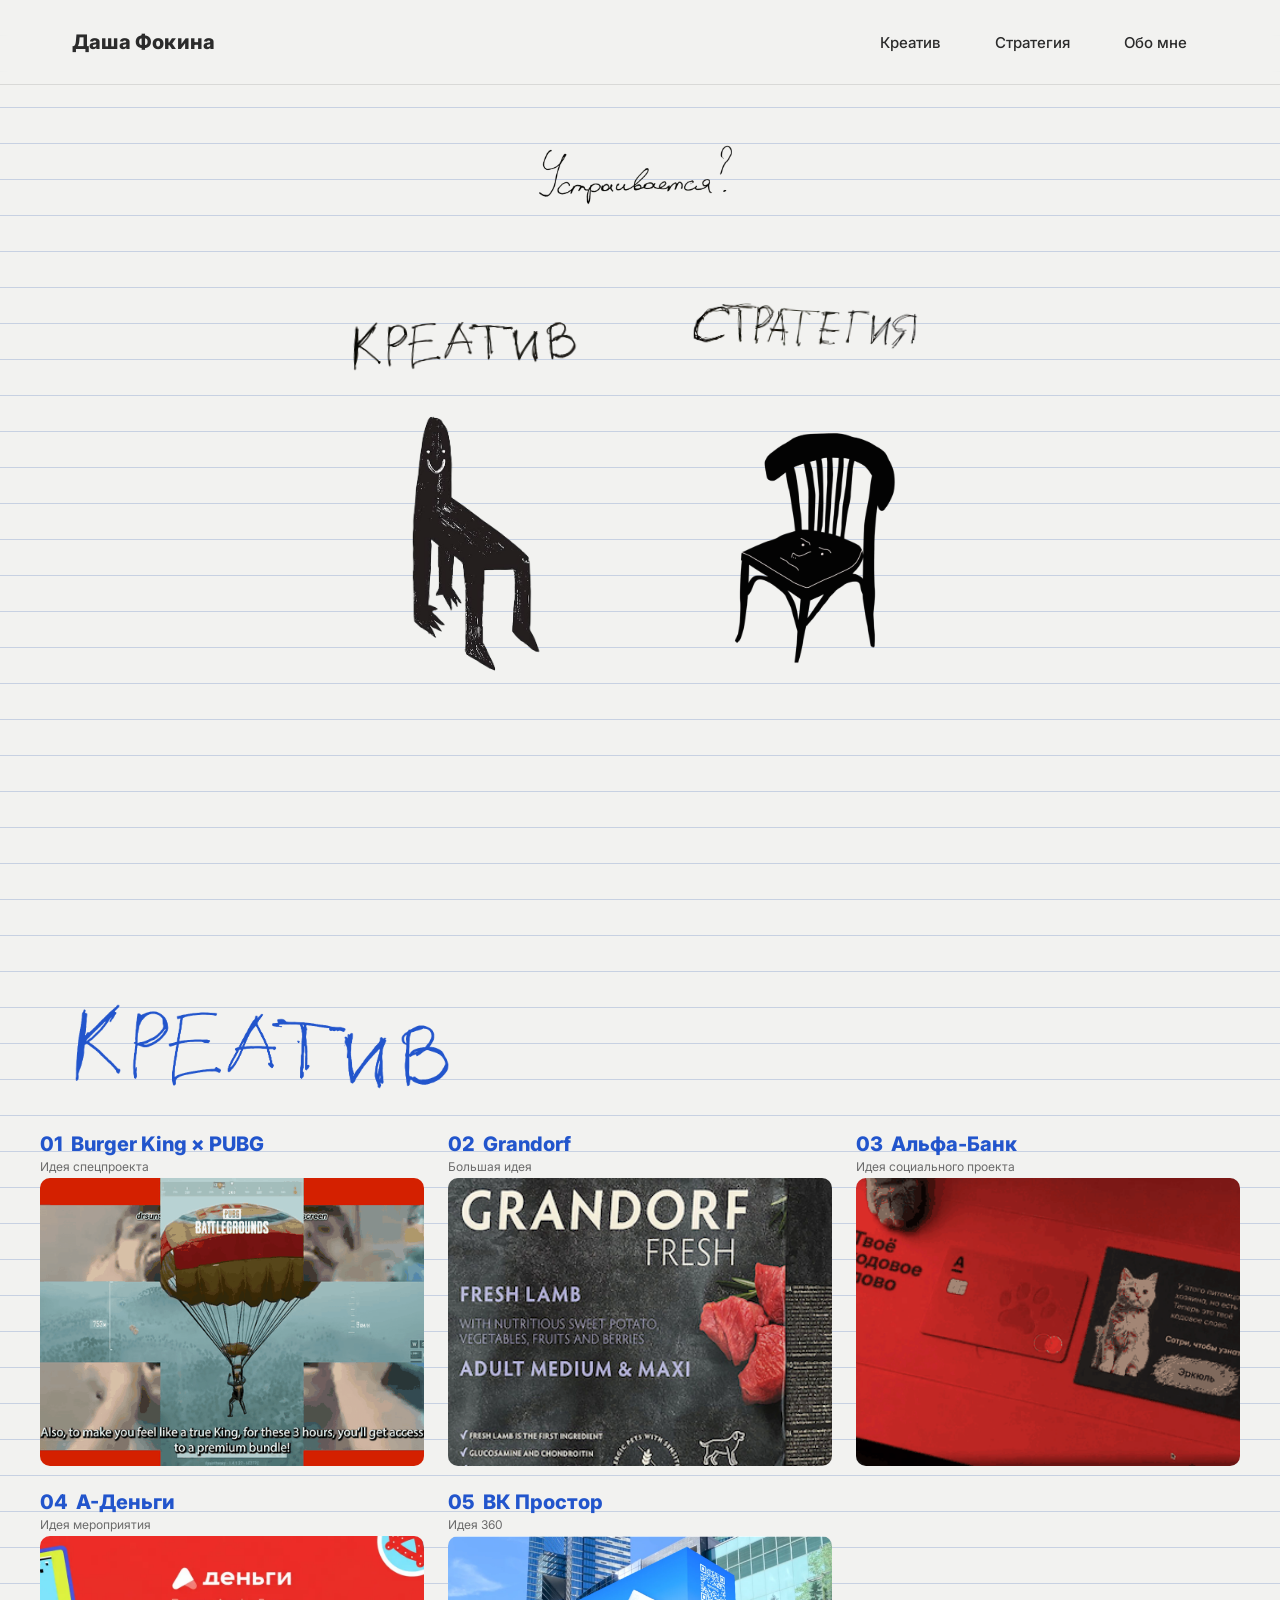
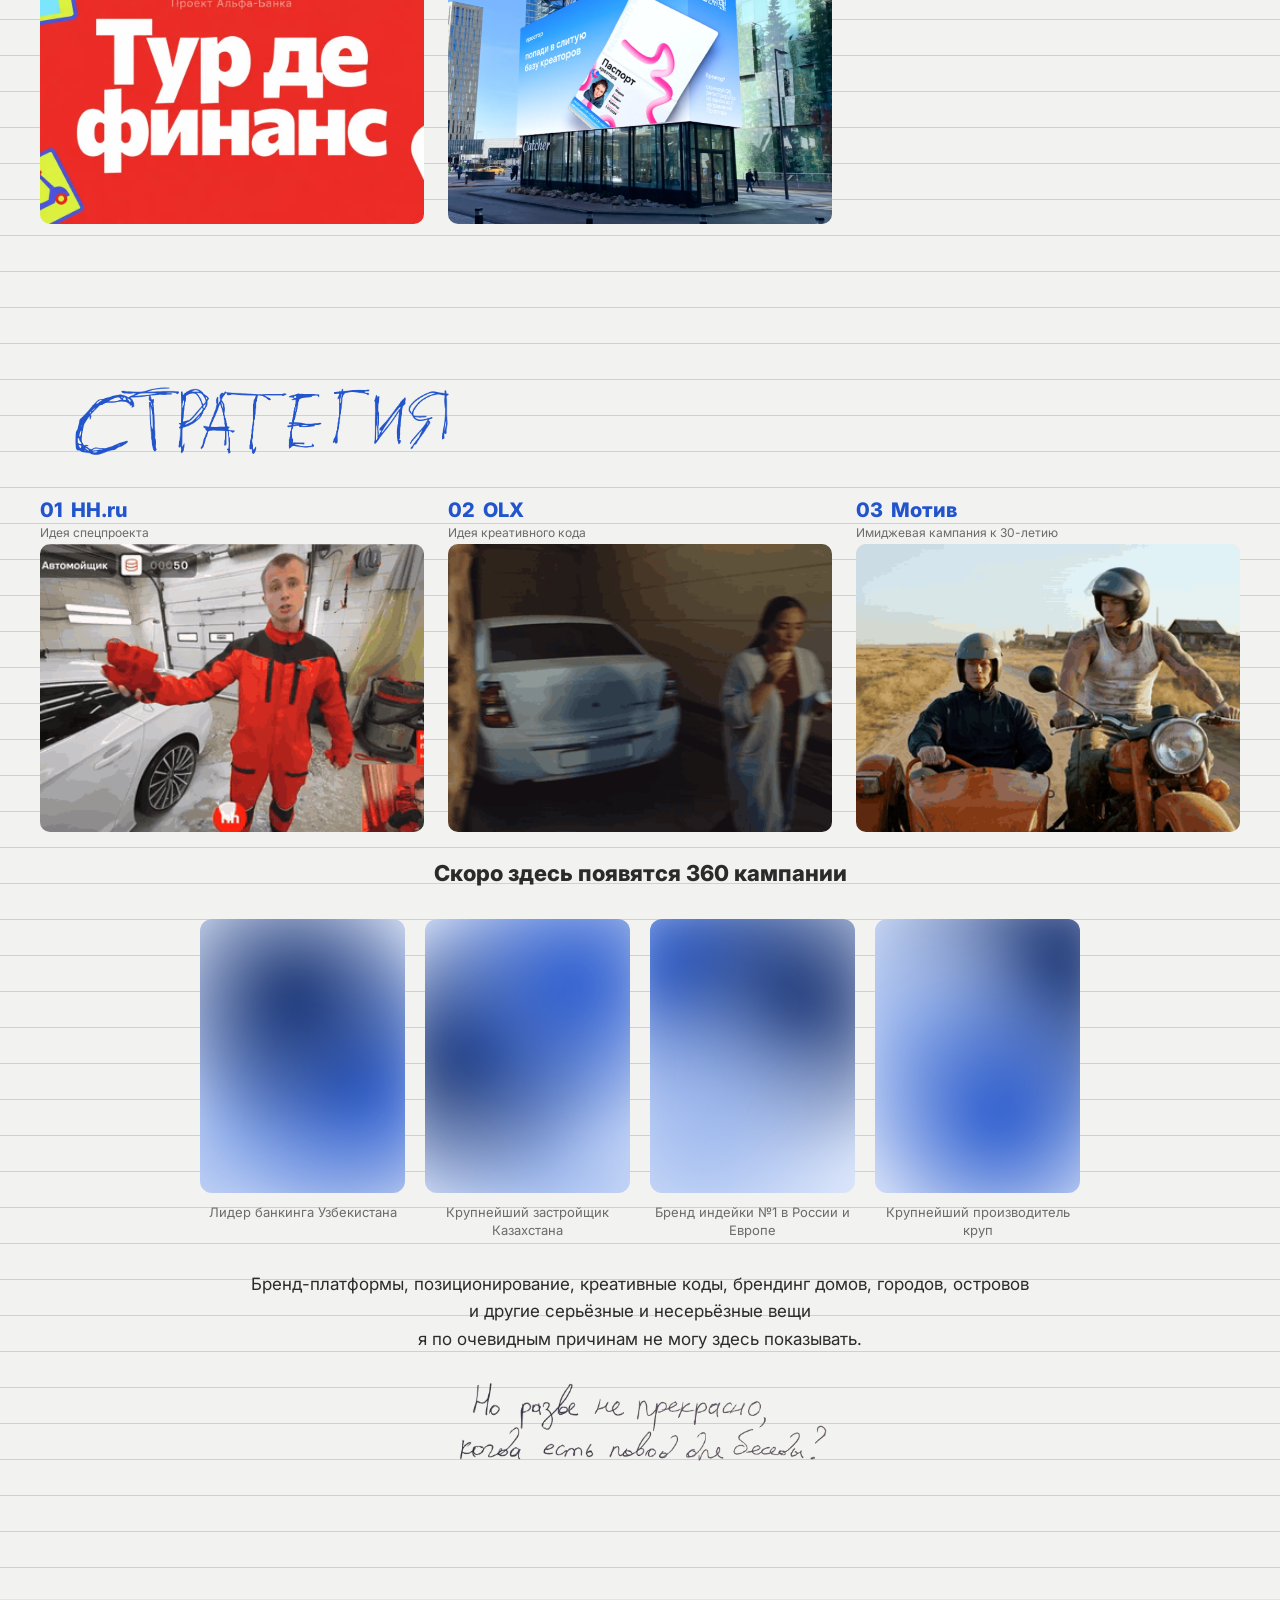
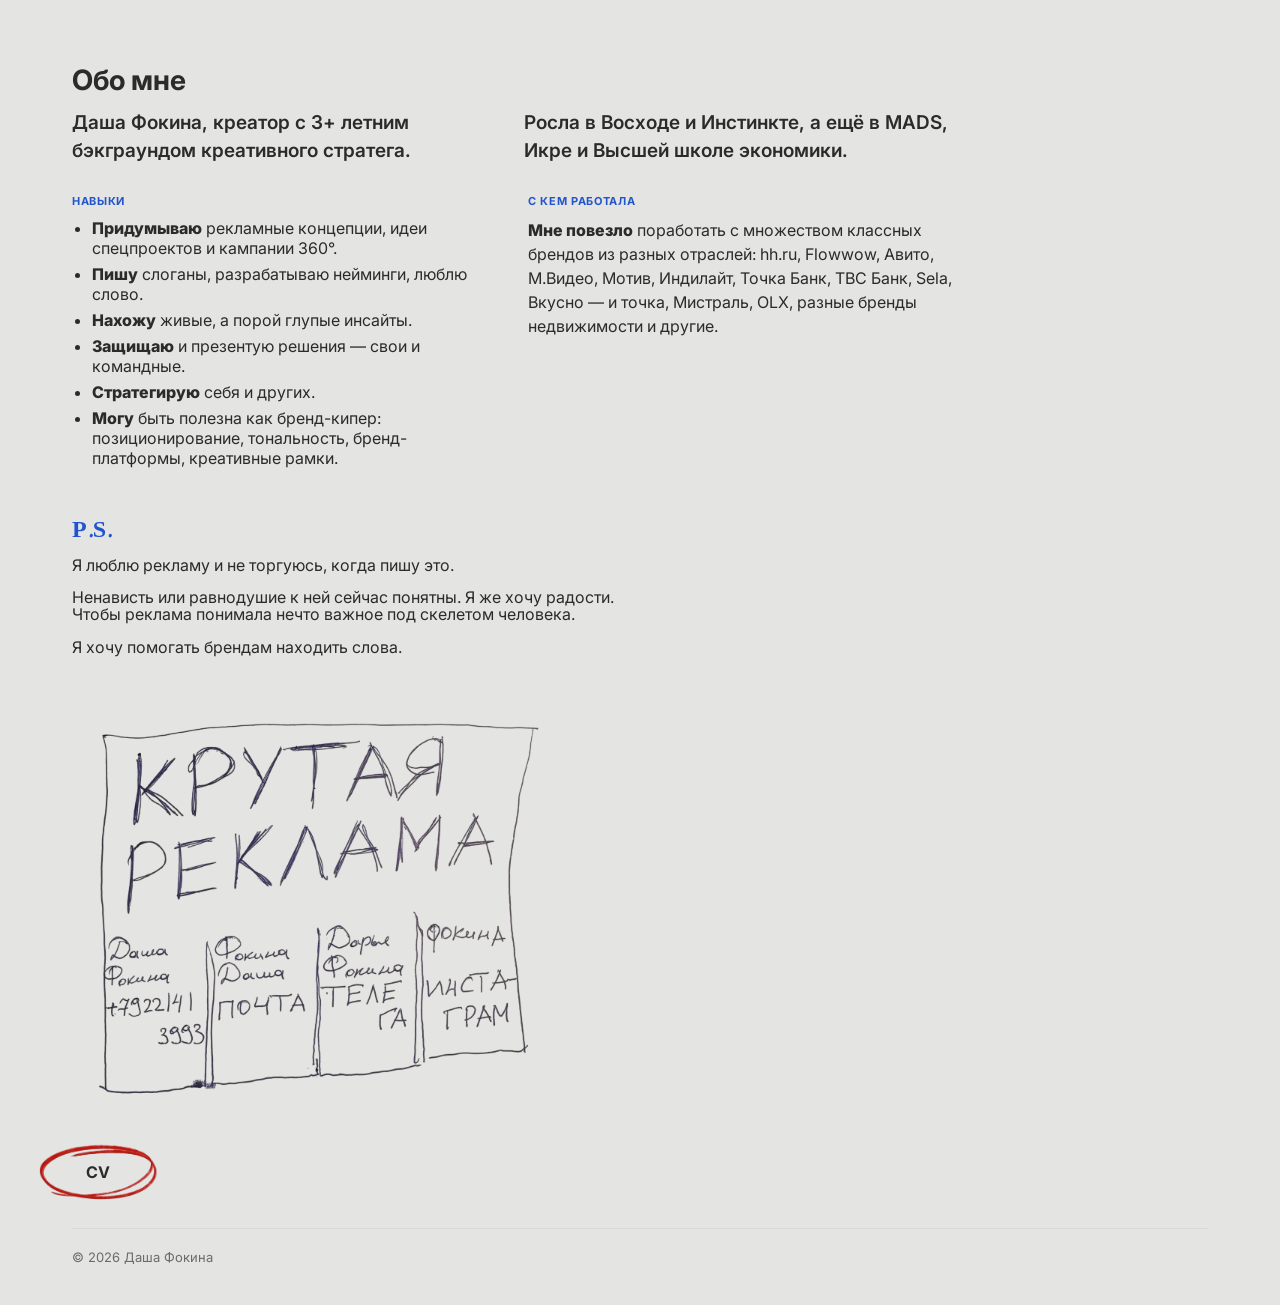
==== commit 17e5228d: "Update turkey brand teaser caption" ====
--- a/index.html
+++ b/index.html
@@ -1546,7 +1546,7 @@
       </div>
       <div class="coming-item">
         <div class="coming-blur"></div>
-        <span class="coming-caption">Лидер в категории продуктов из индейки</span>
+        <span class="coming-caption">Бренд индейки №1 в России и Европе</span>
       </div>
       <div class="coming-item">
         <div class="coming-blur"></div>
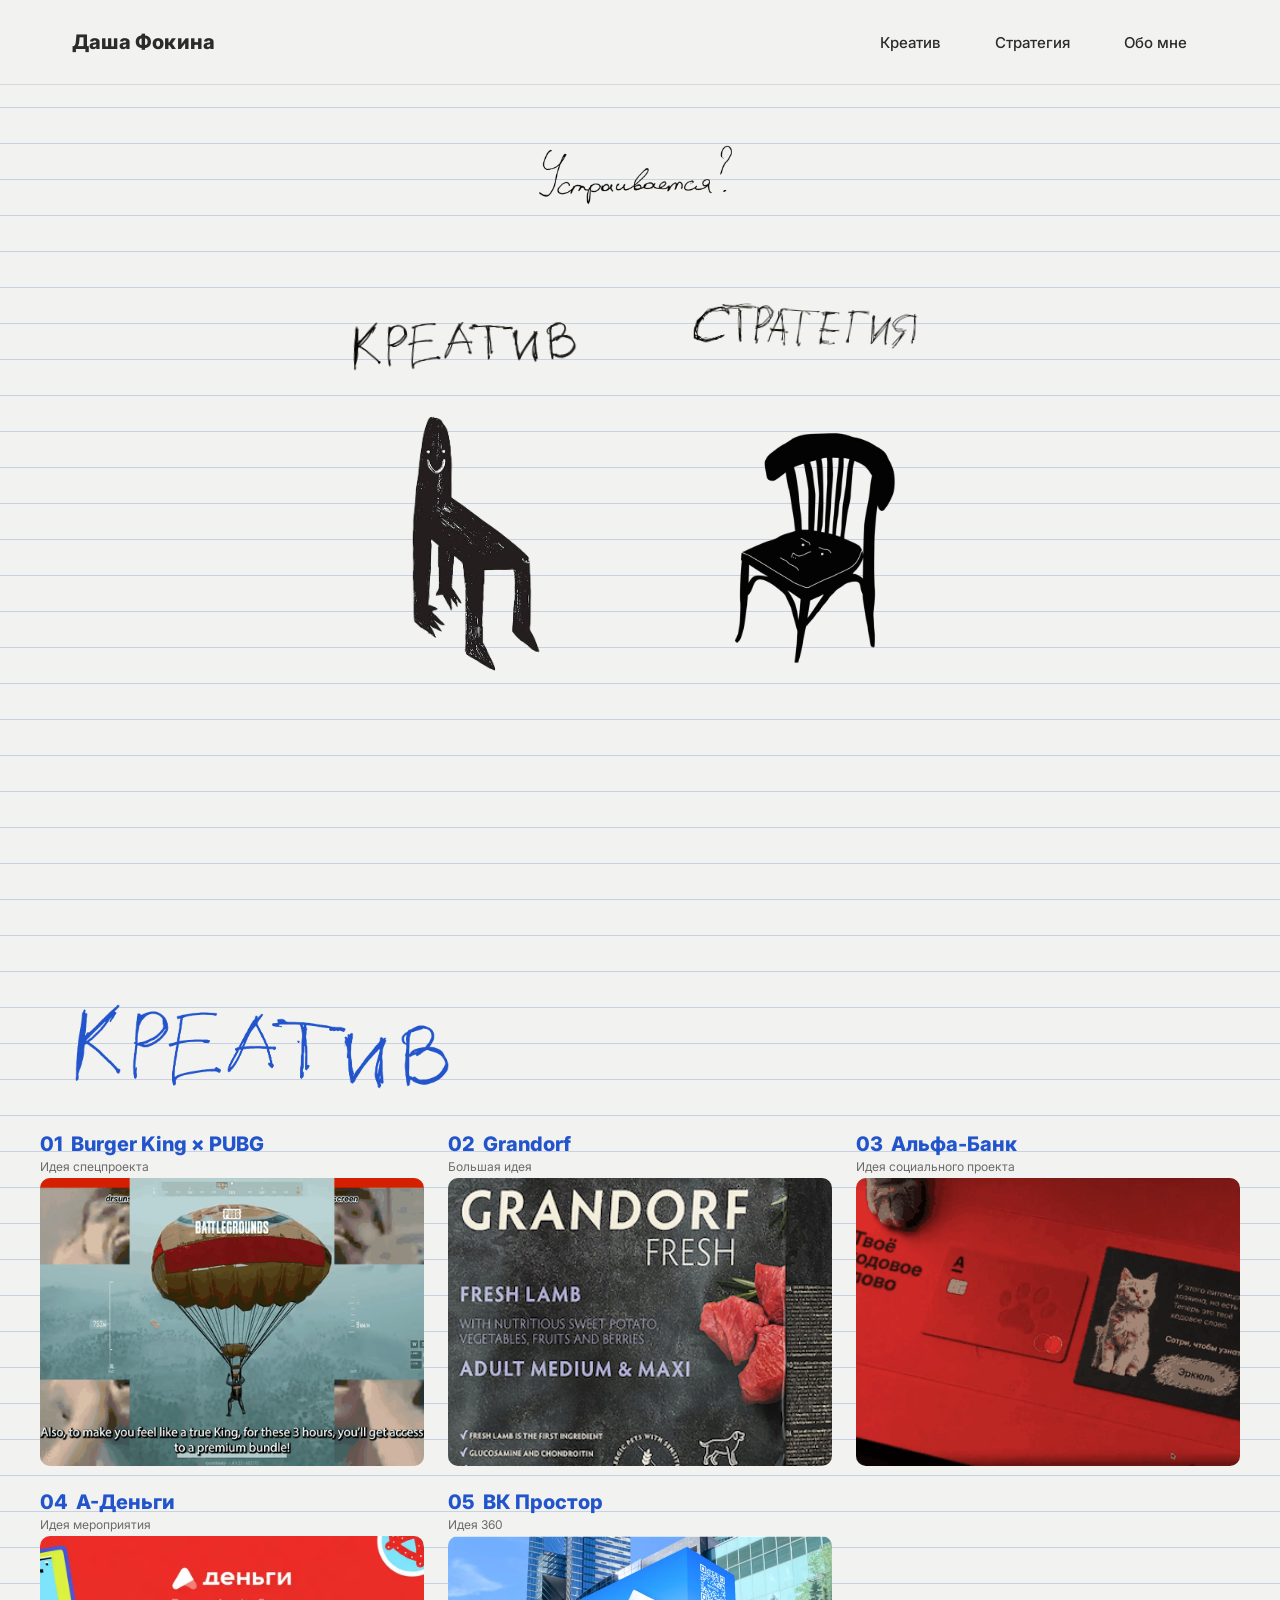
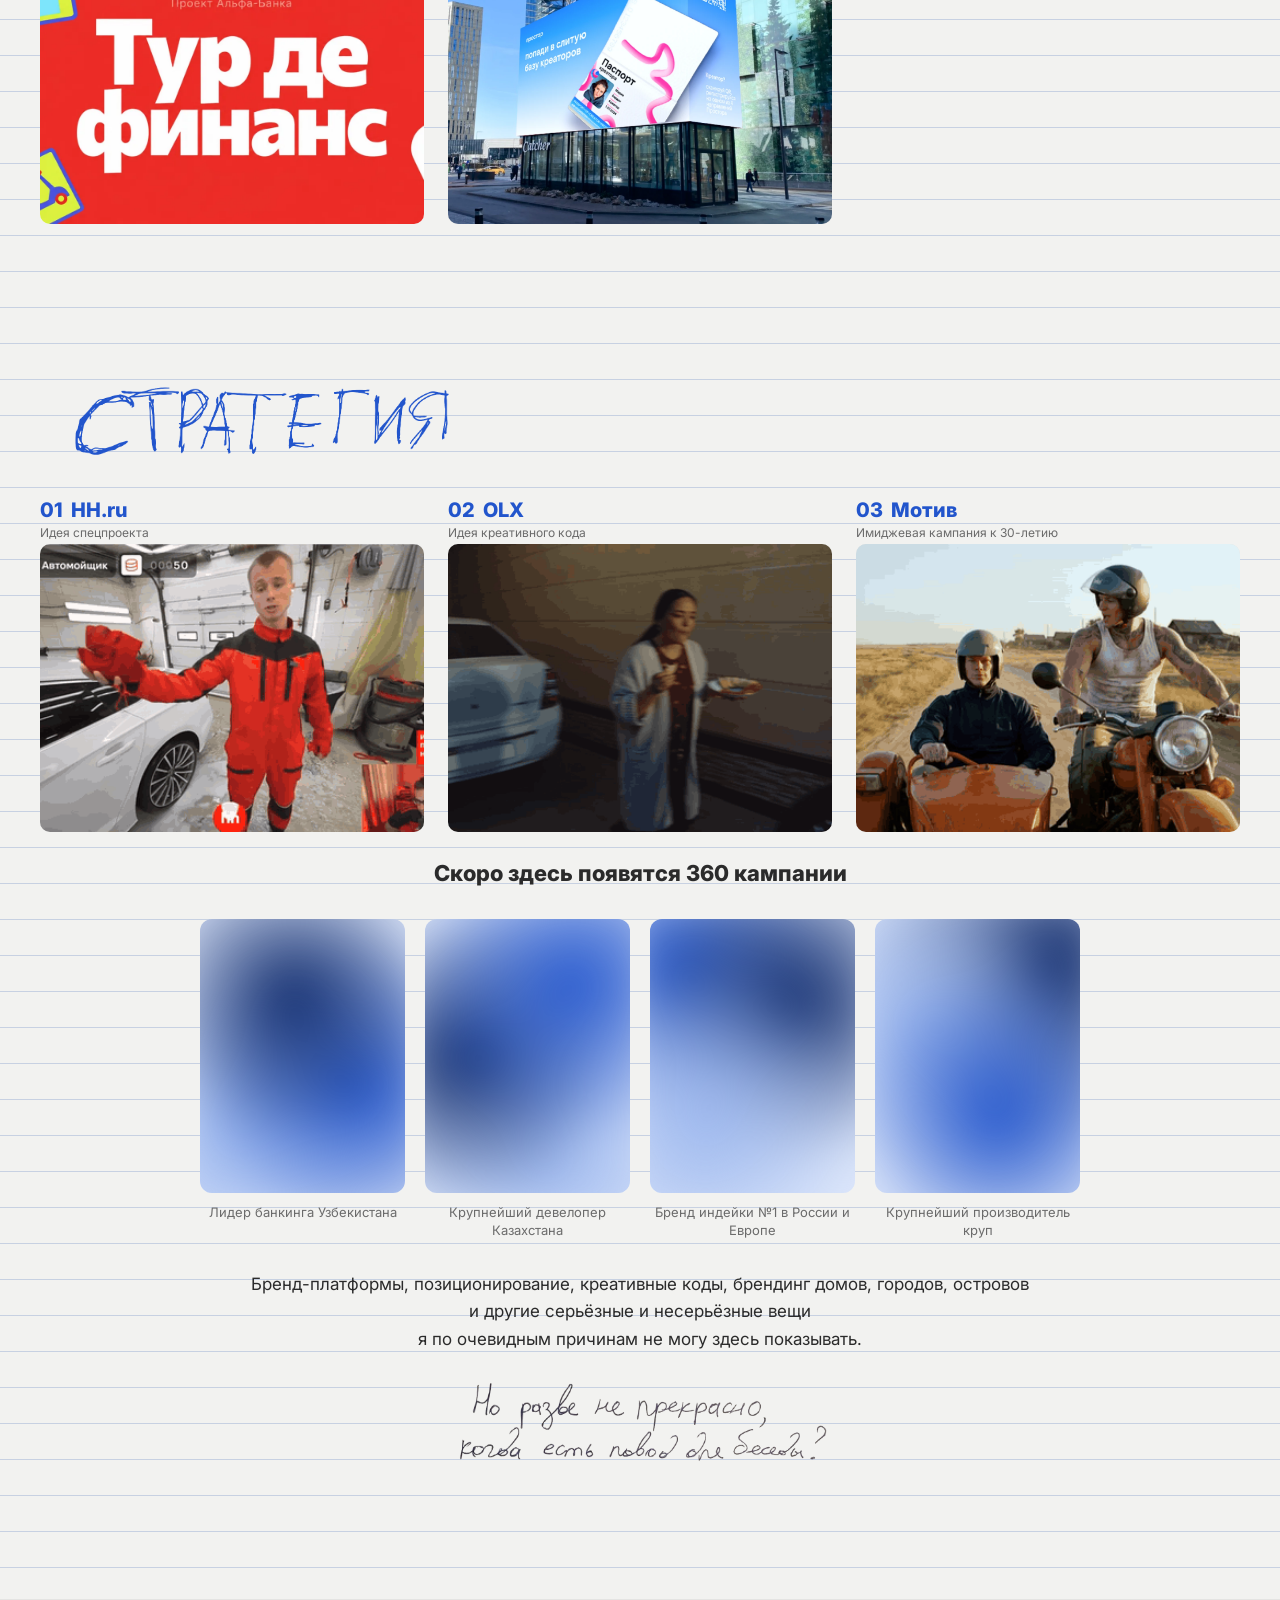
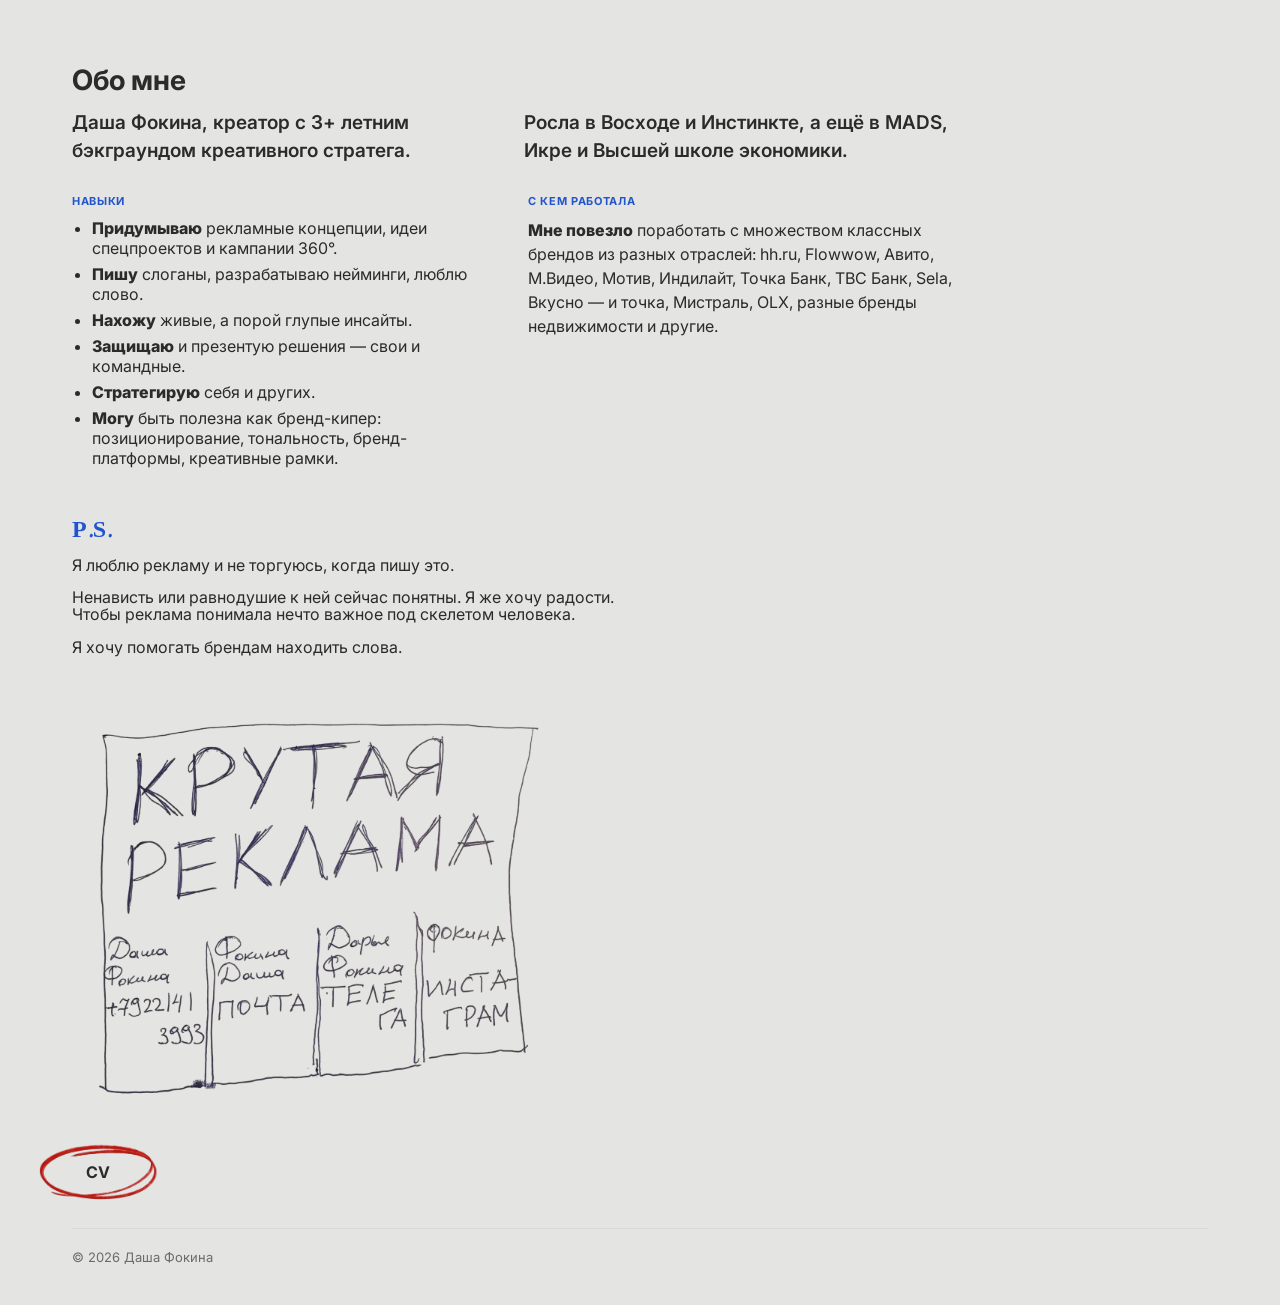
==== commit 5857a274: "Reword Kazakhstan developer teaser caption" ====
--- a/index.html
+++ b/index.html
@@ -1542,7 +1542,7 @@
       </div>
       <div class="coming-item">
         <div class="coming-blur"></div>
-        <span class="coming-caption">Крупнейший застройщик Казахстана</span>
+        <span class="coming-caption">Крупнейший девелопер Казахстана</span>
       </div>
       <div class="coming-item">
         <div class="coming-blur"></div>
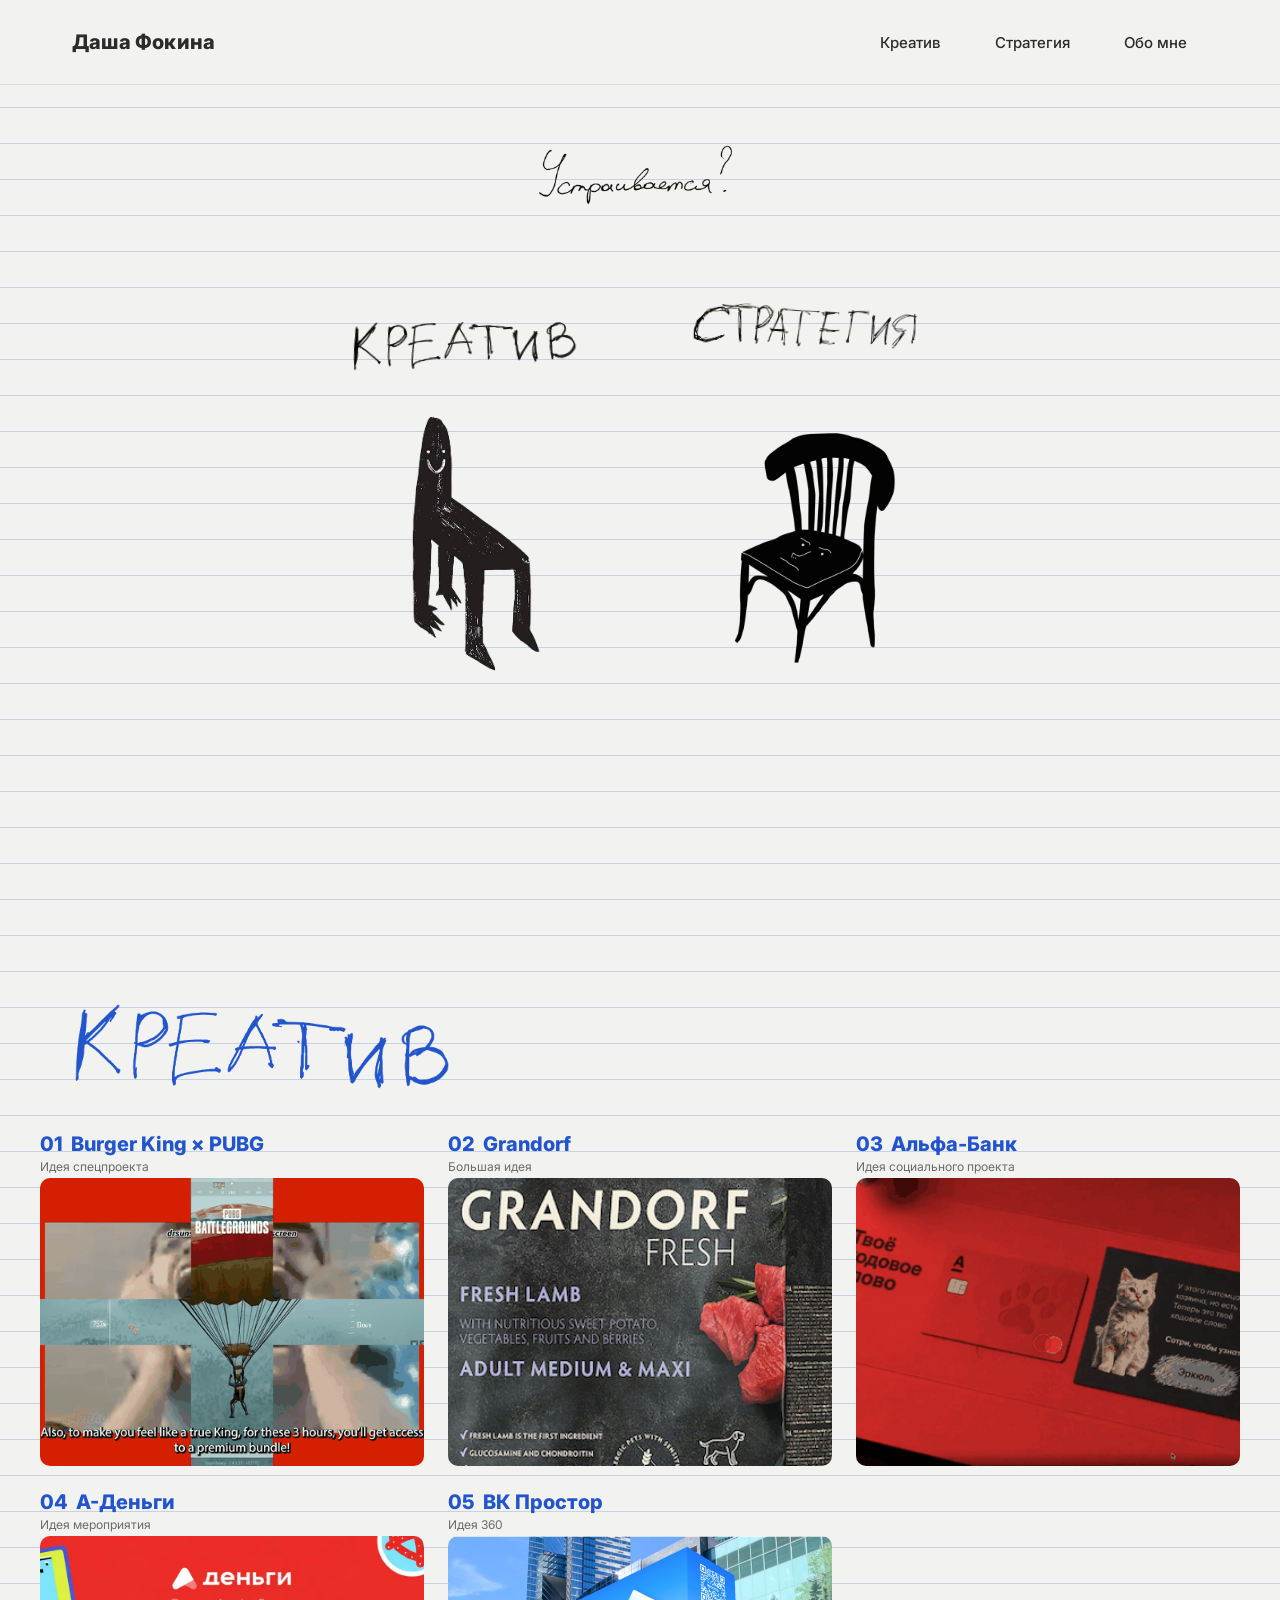
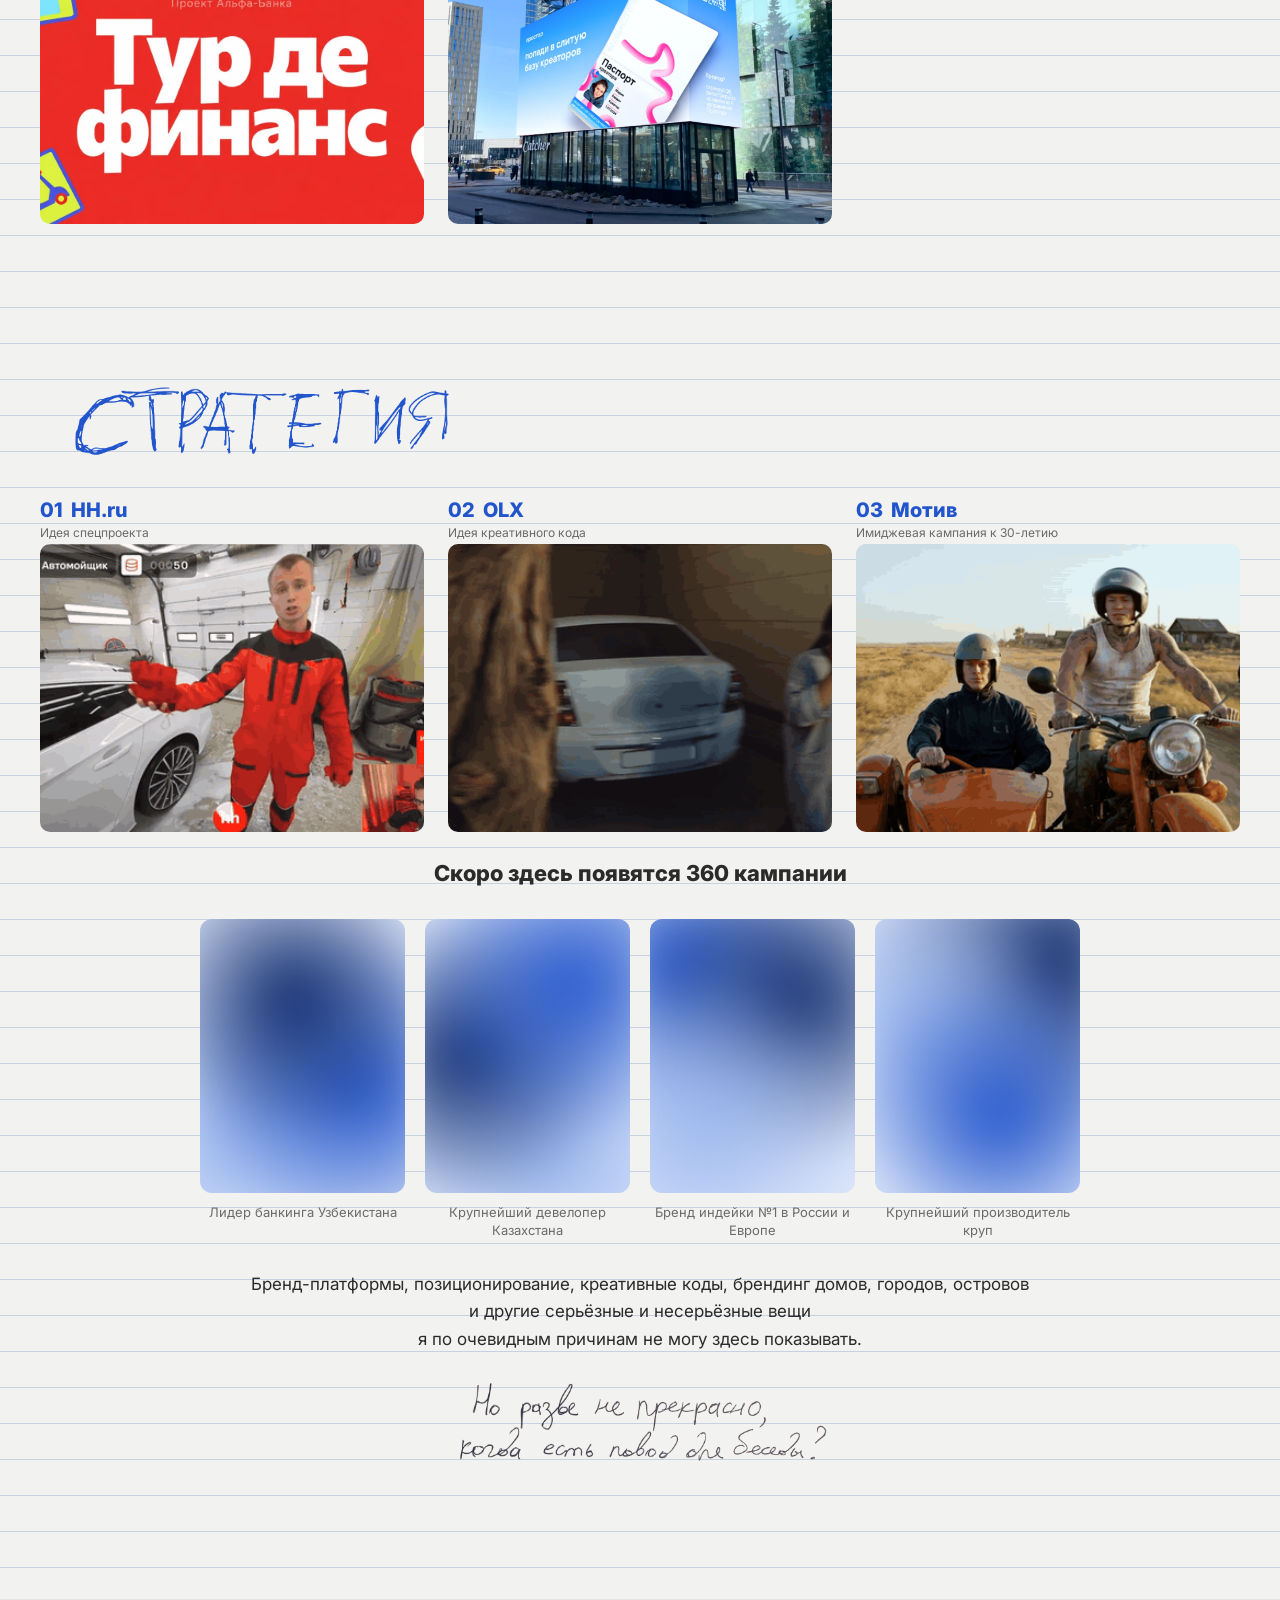
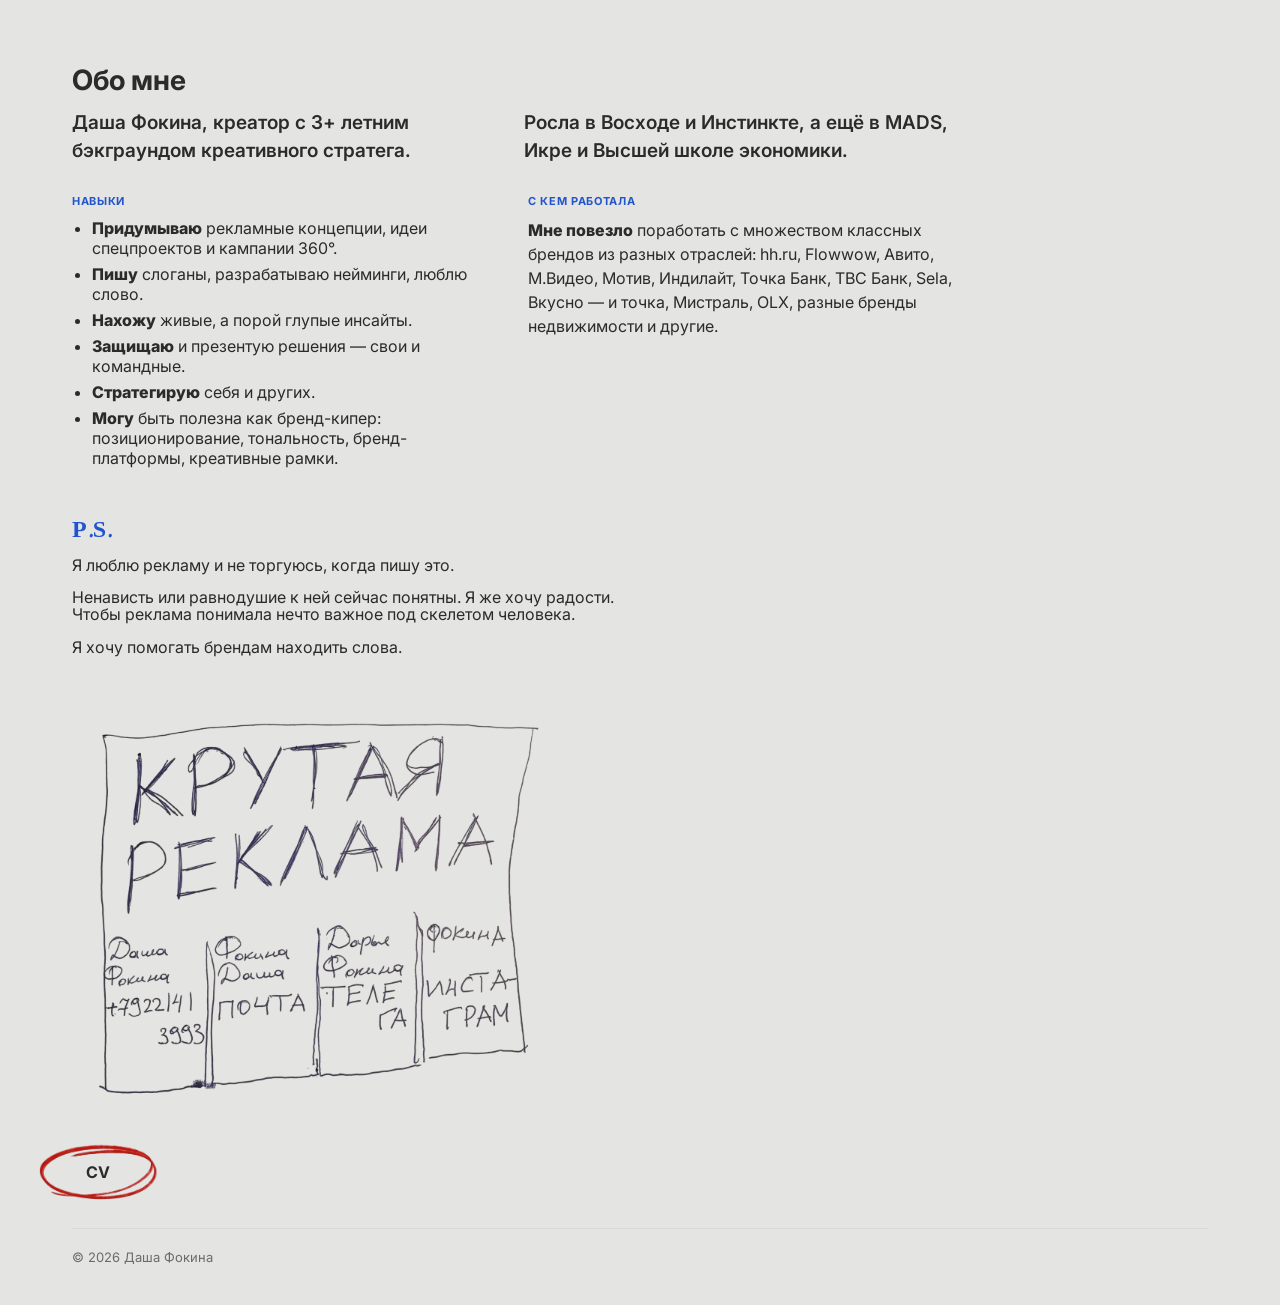
==== commit e0c2ada8: "Fix mobile footer overflow: flex min-width bug was preventing footer-about (incl. contact flyer imag" ====
--- a/index.html
+++ b/index.html
@@ -737,6 +737,8 @@
 
   footer .footer-about{
     max-width: 880px;
+    min-width: 0;
+    width: 100%;
   }
 
   footer h3{
@@ -1568,7 +1570,7 @@
         <h3>Обо мне</h3>
         <div class="footer-intro">
           <p>Даша Фокина, креатор с 3+ летним бэкграундом креативного стратега.</p>
-          <p>Росла в Восходе и Инстинкте, а ещё в MADS, Икре и Высшей школе экономики.</p>
+          <p>Росла в&nbsp;Восходе и Инстинкте, а ещё в&nbsp;MADS, Икре и Высшей школе экономики.</p>
         </div>
         <div class="footer-columns">
           <div class="footer-block">
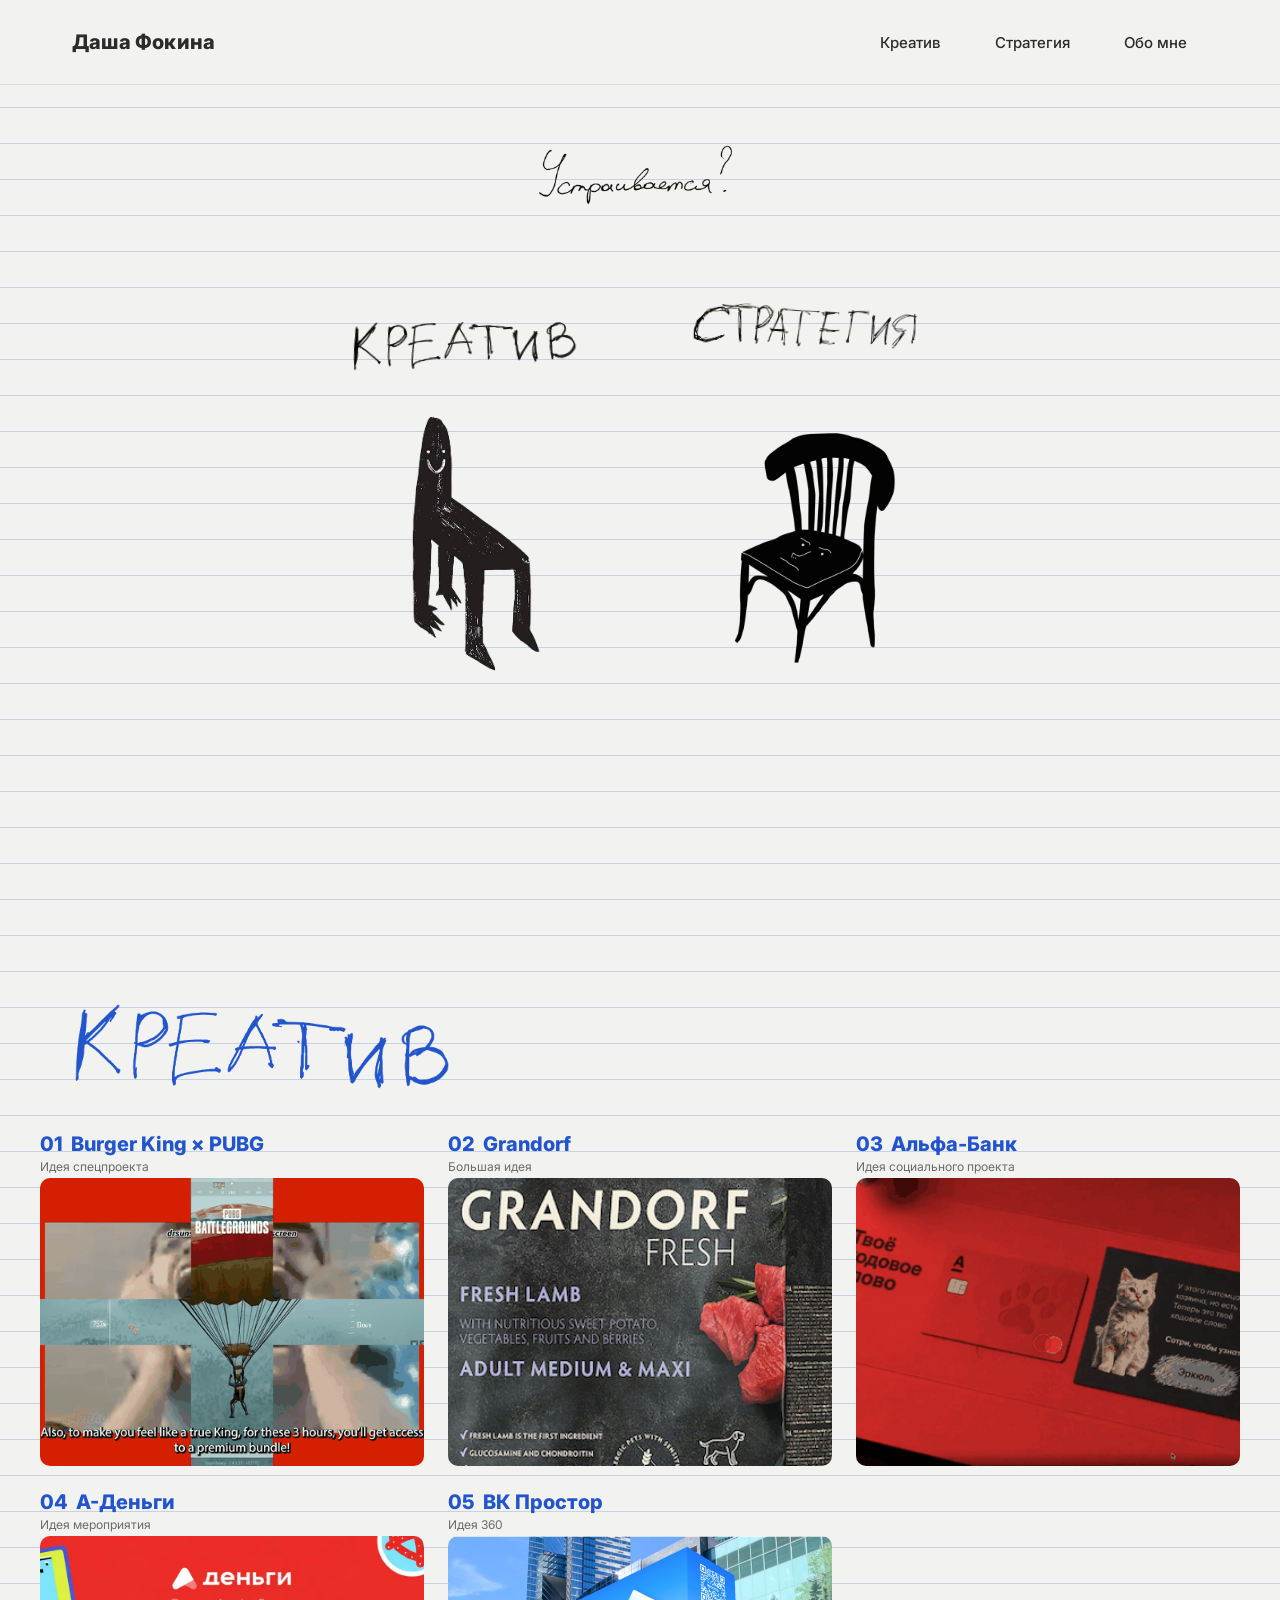
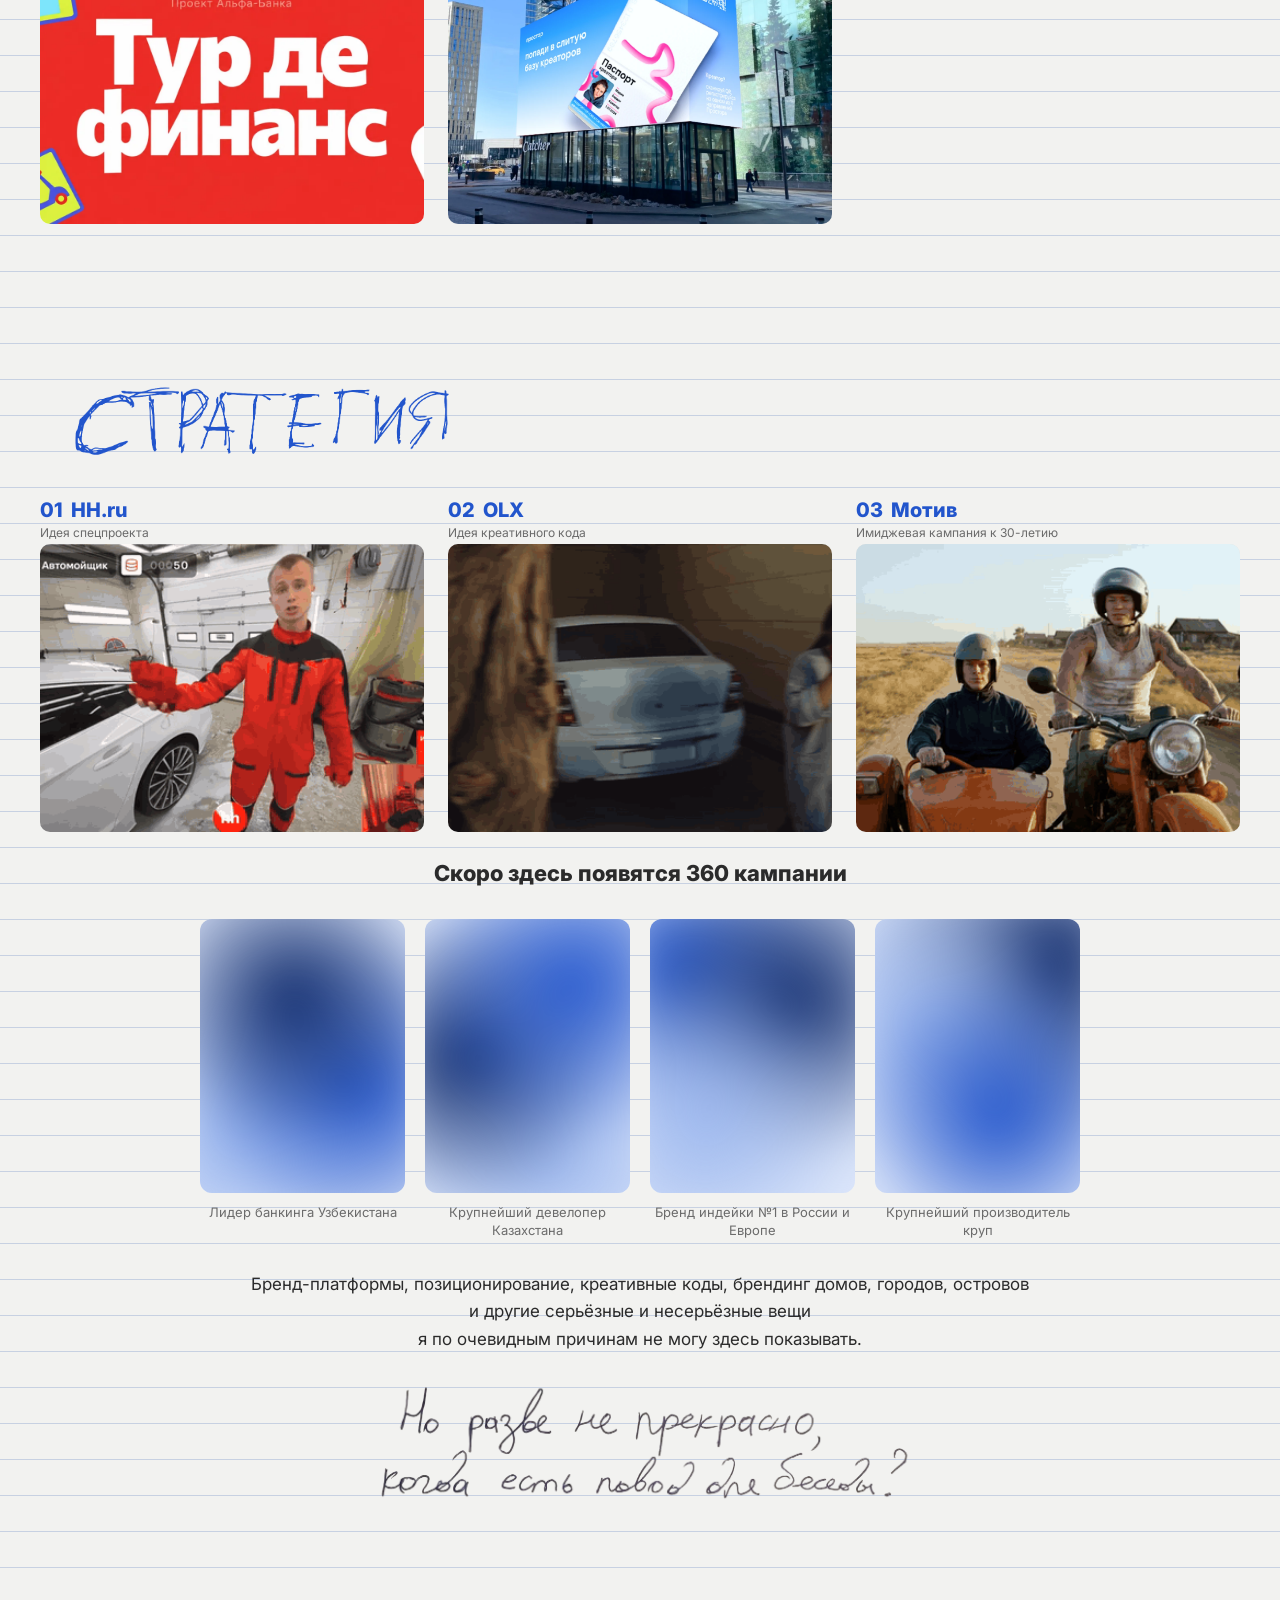
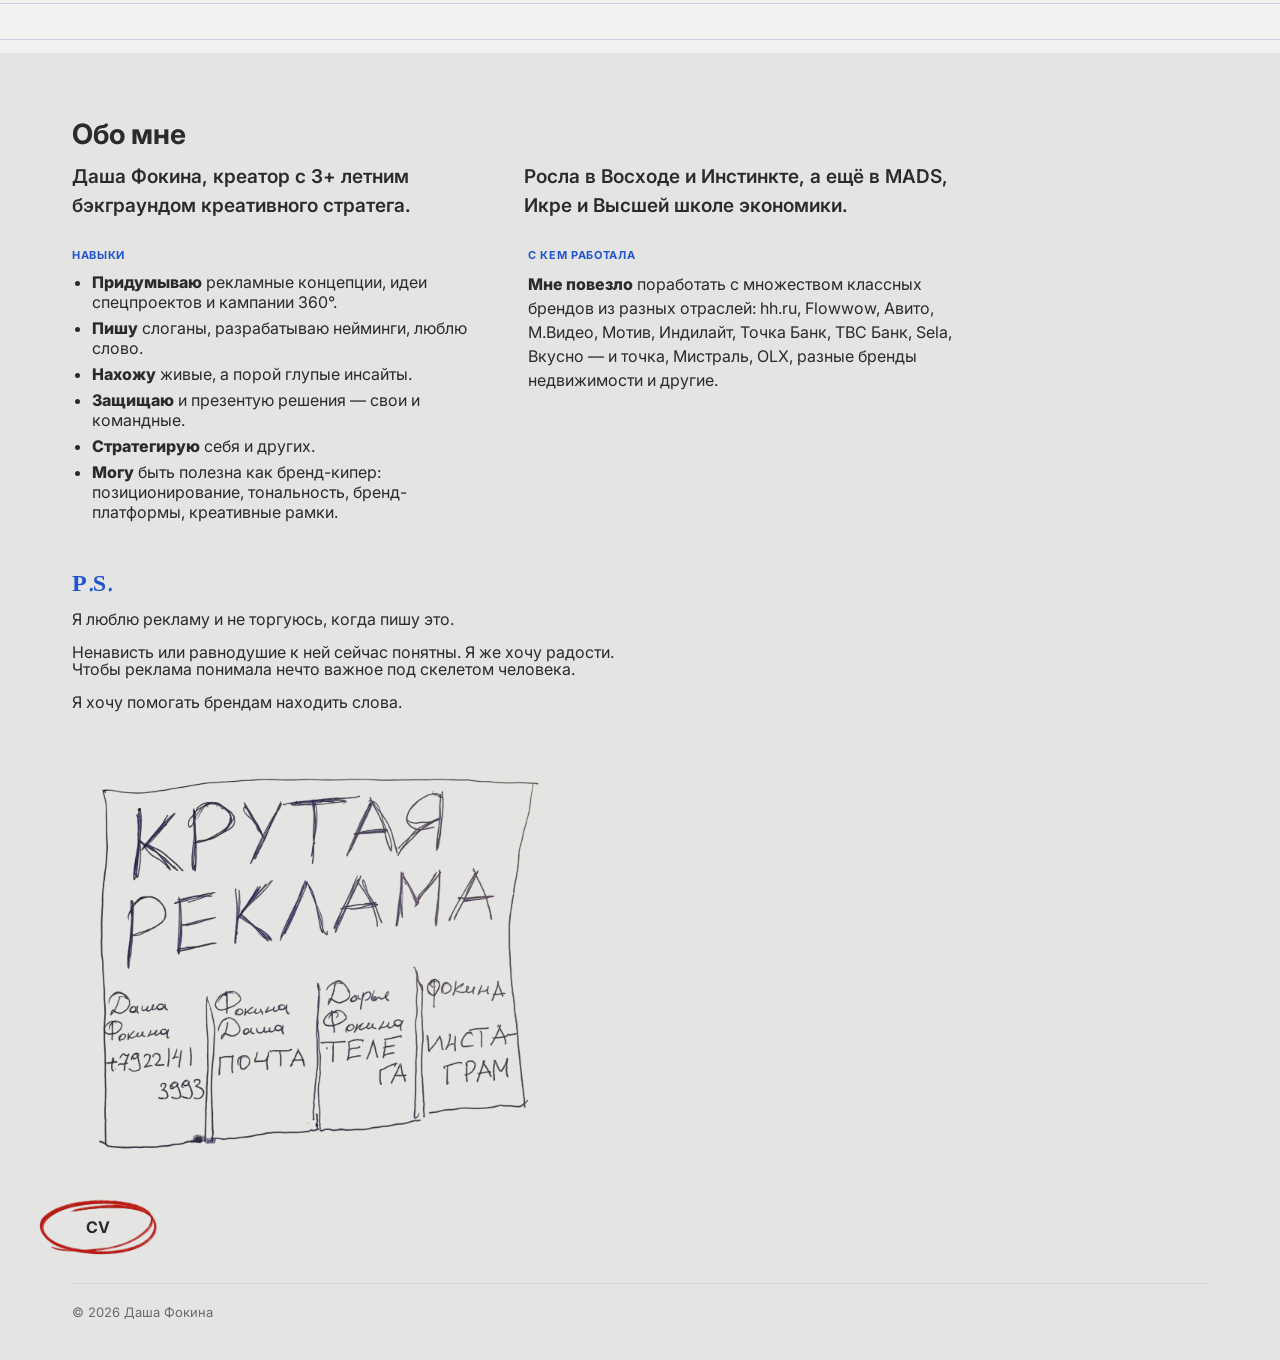
==== commit 9cbd4a2a: "Enlarge coming-soon note image" ====
--- a/index.html
+++ b/index.html
@@ -652,7 +652,7 @@
 
   .coming-soon-note{
     display: block;
-    width: 432px;
+    width: 620px;
     max-width: 90%;
     height: auto;
     margin: 0 auto;
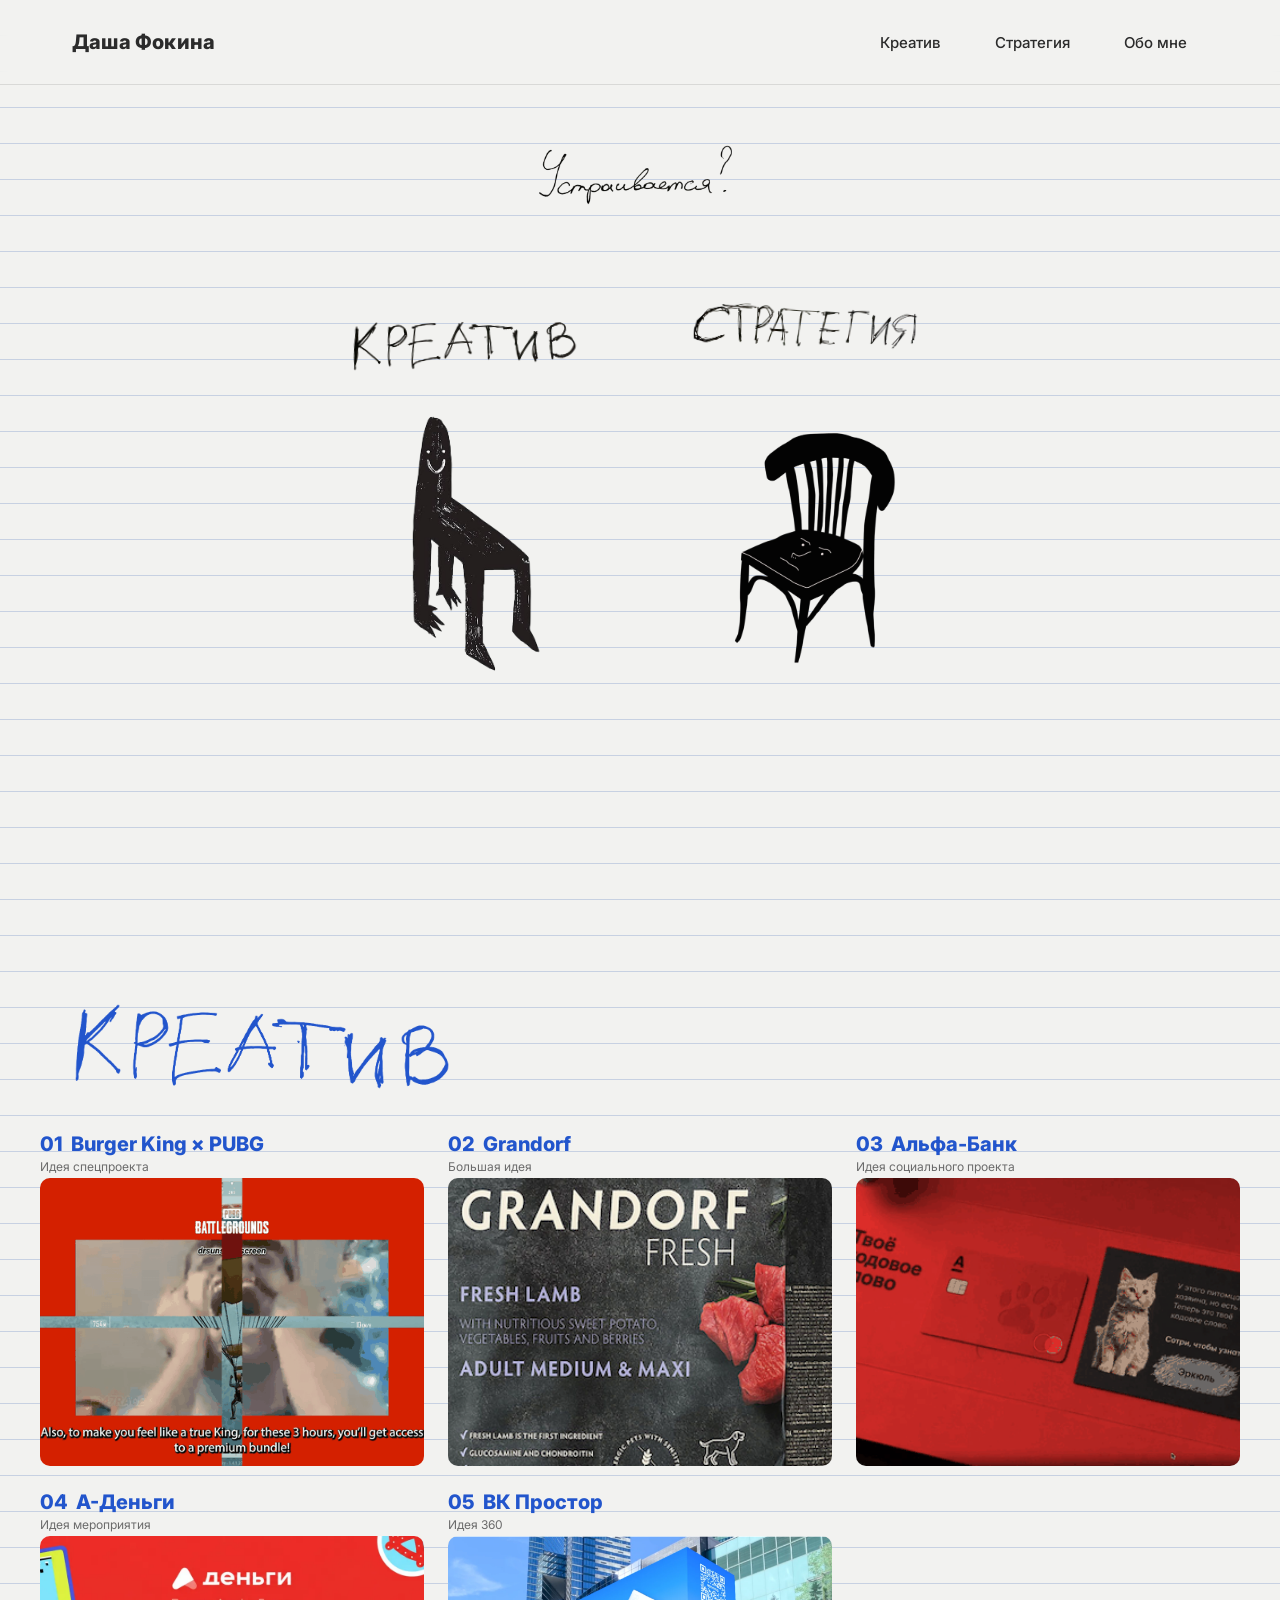
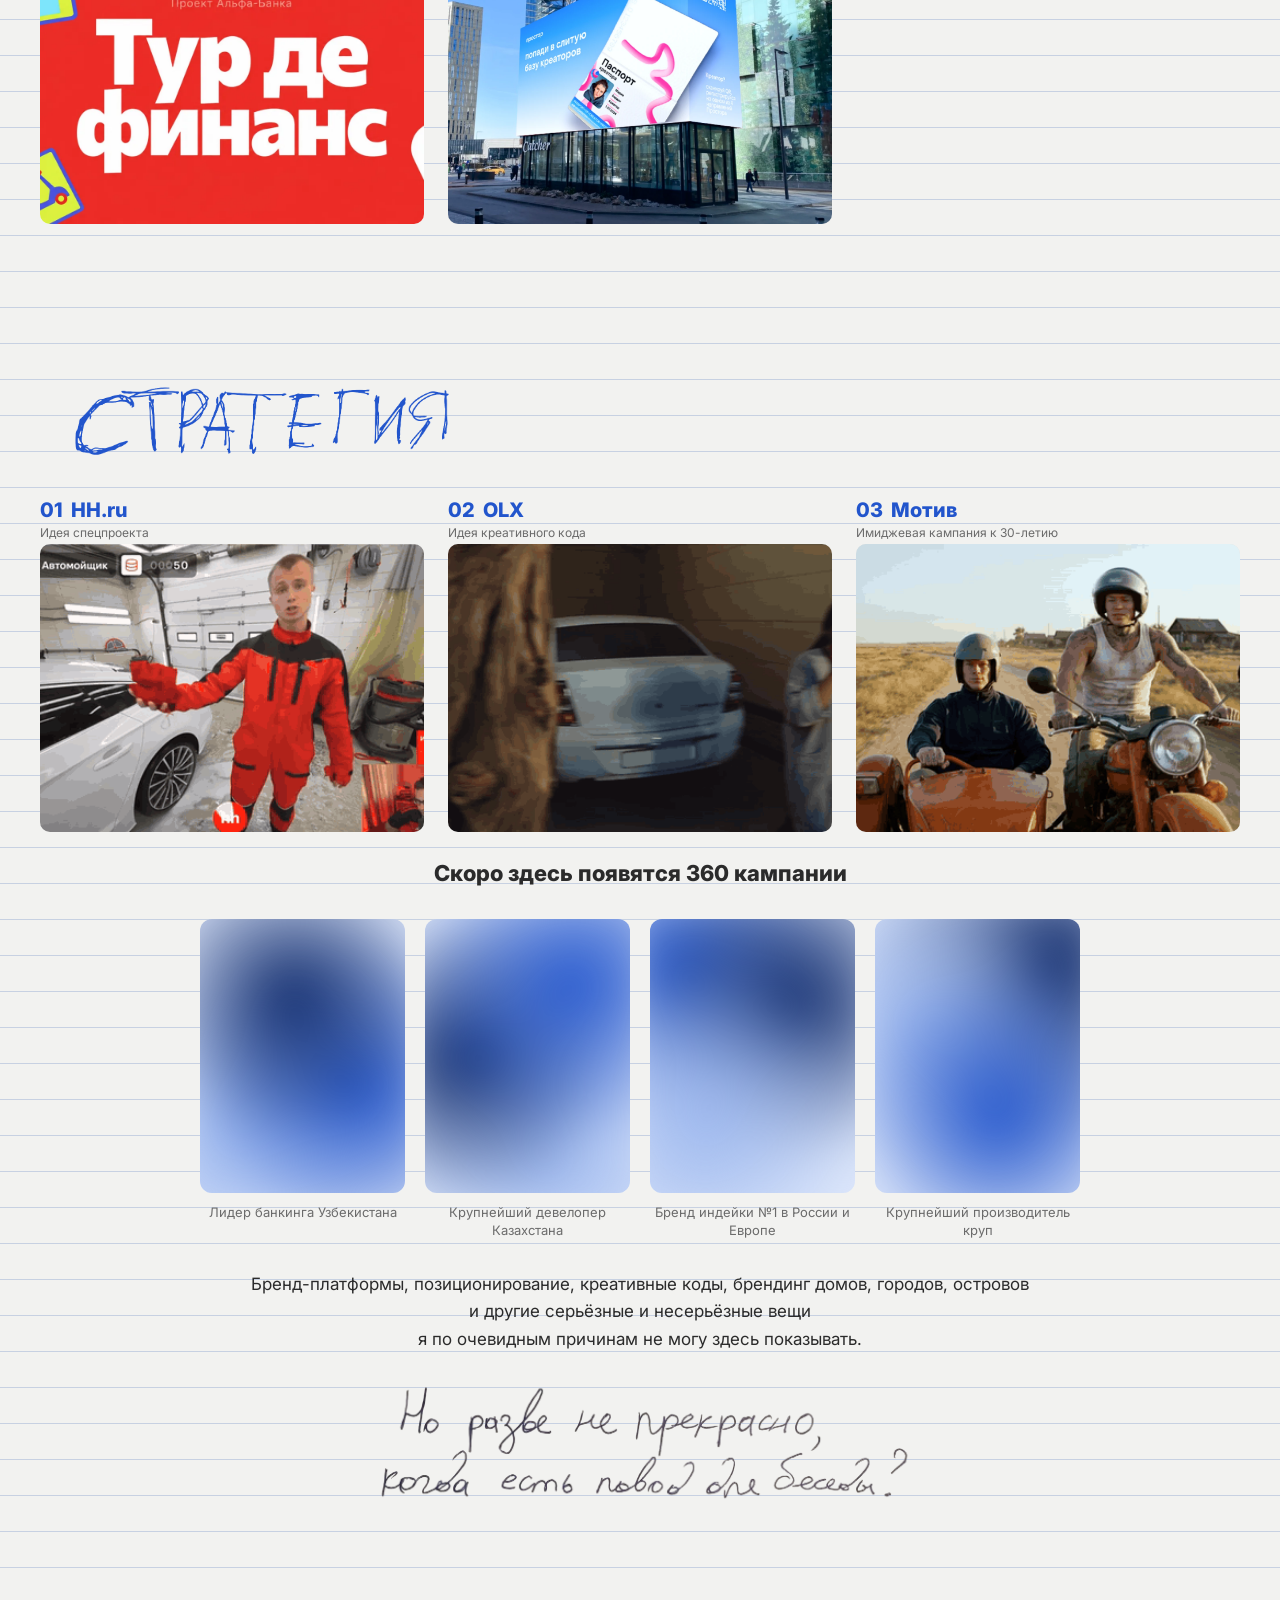
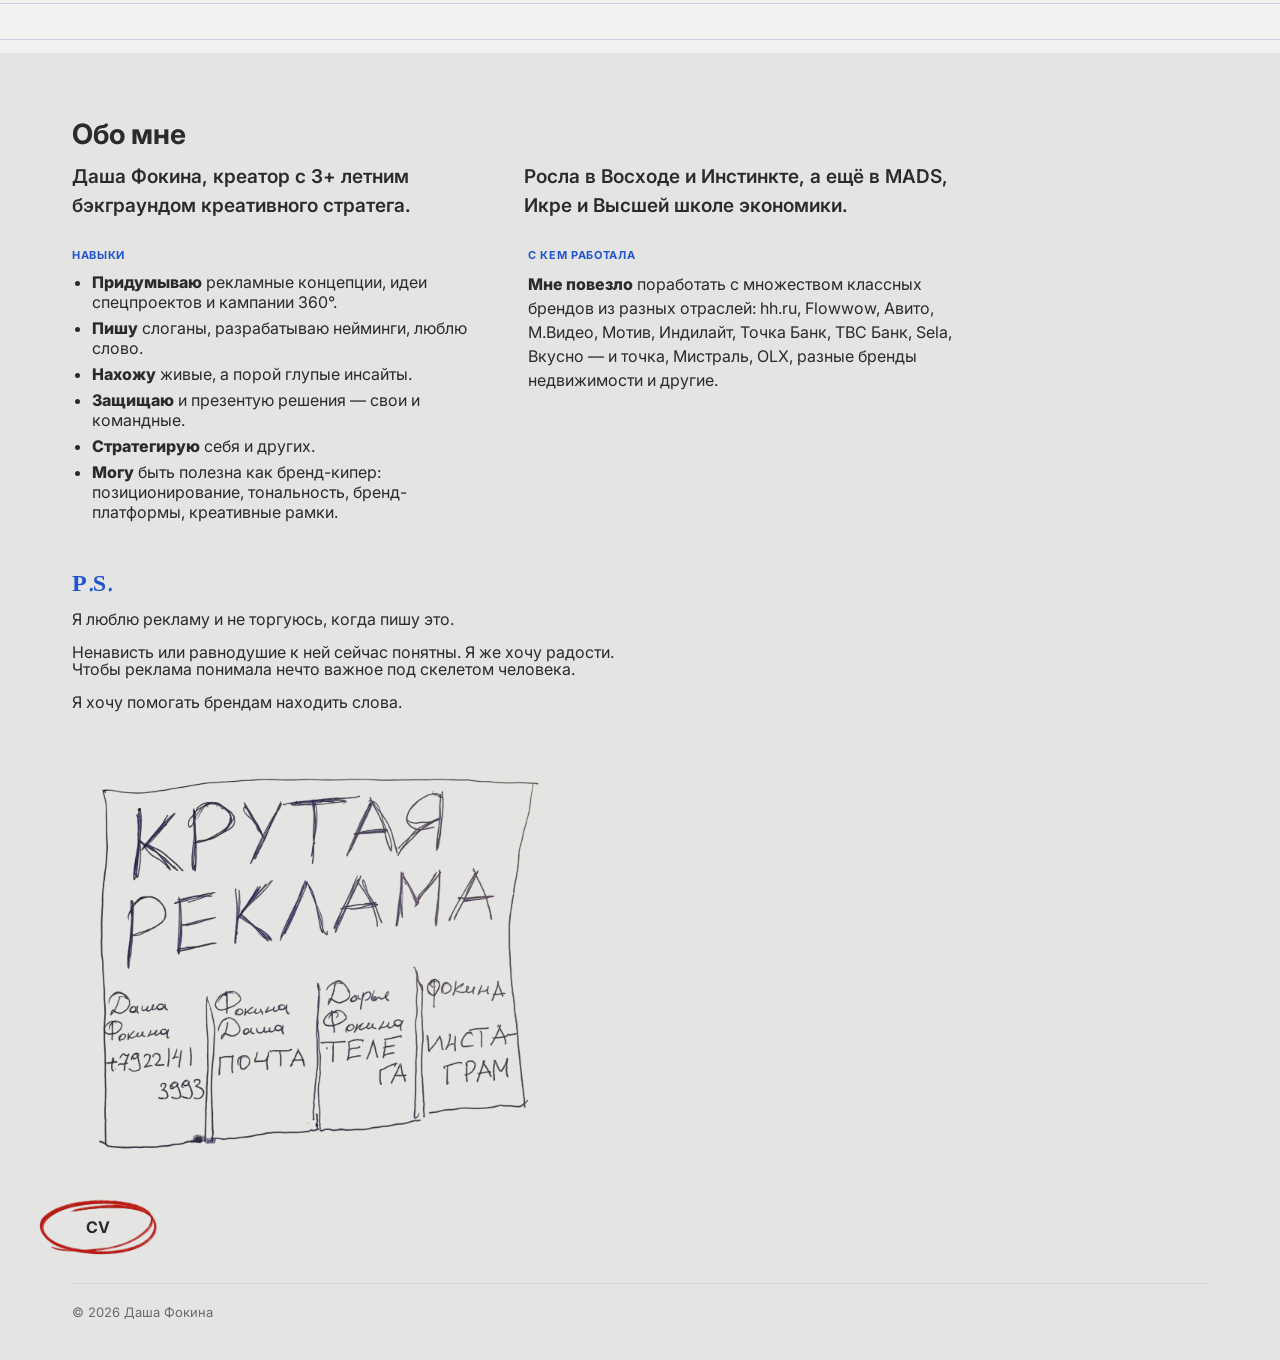
==== commit cd9f78a7: "Альфа-Банк: shrink kodovoe-slovo product photo so 'От меня' note fits without scrolling on typical s" ====
--- a/index.html
+++ b/index.html
@@ -282,6 +282,19 @@
   .case-media img{
     display: block;
     width: 100%;
+    height: auto;
+  }
+
+  .case-media-contain{
+    display: flex;
+    align-items: center;
+    justify-content: center;
+  }
+
+  .case-media-contain img{
+    width: auto;
+    max-width: 100%;
+    max-height: 340px;
     height: auto;
   }
 
@@ -1155,7 +1168,7 @@
                 <!-- У этого кейса нет слогана, поэтому блок .case-slogan не рендерится -->
               </div>
 
-              <div class="case-media">
+              <div class="case-media case-media-contain">
                 <img src="images/case-alfabank-kodslovo.png" alt="Альфа-Банк — карта с кодовым словом">
               </div>
             </div>
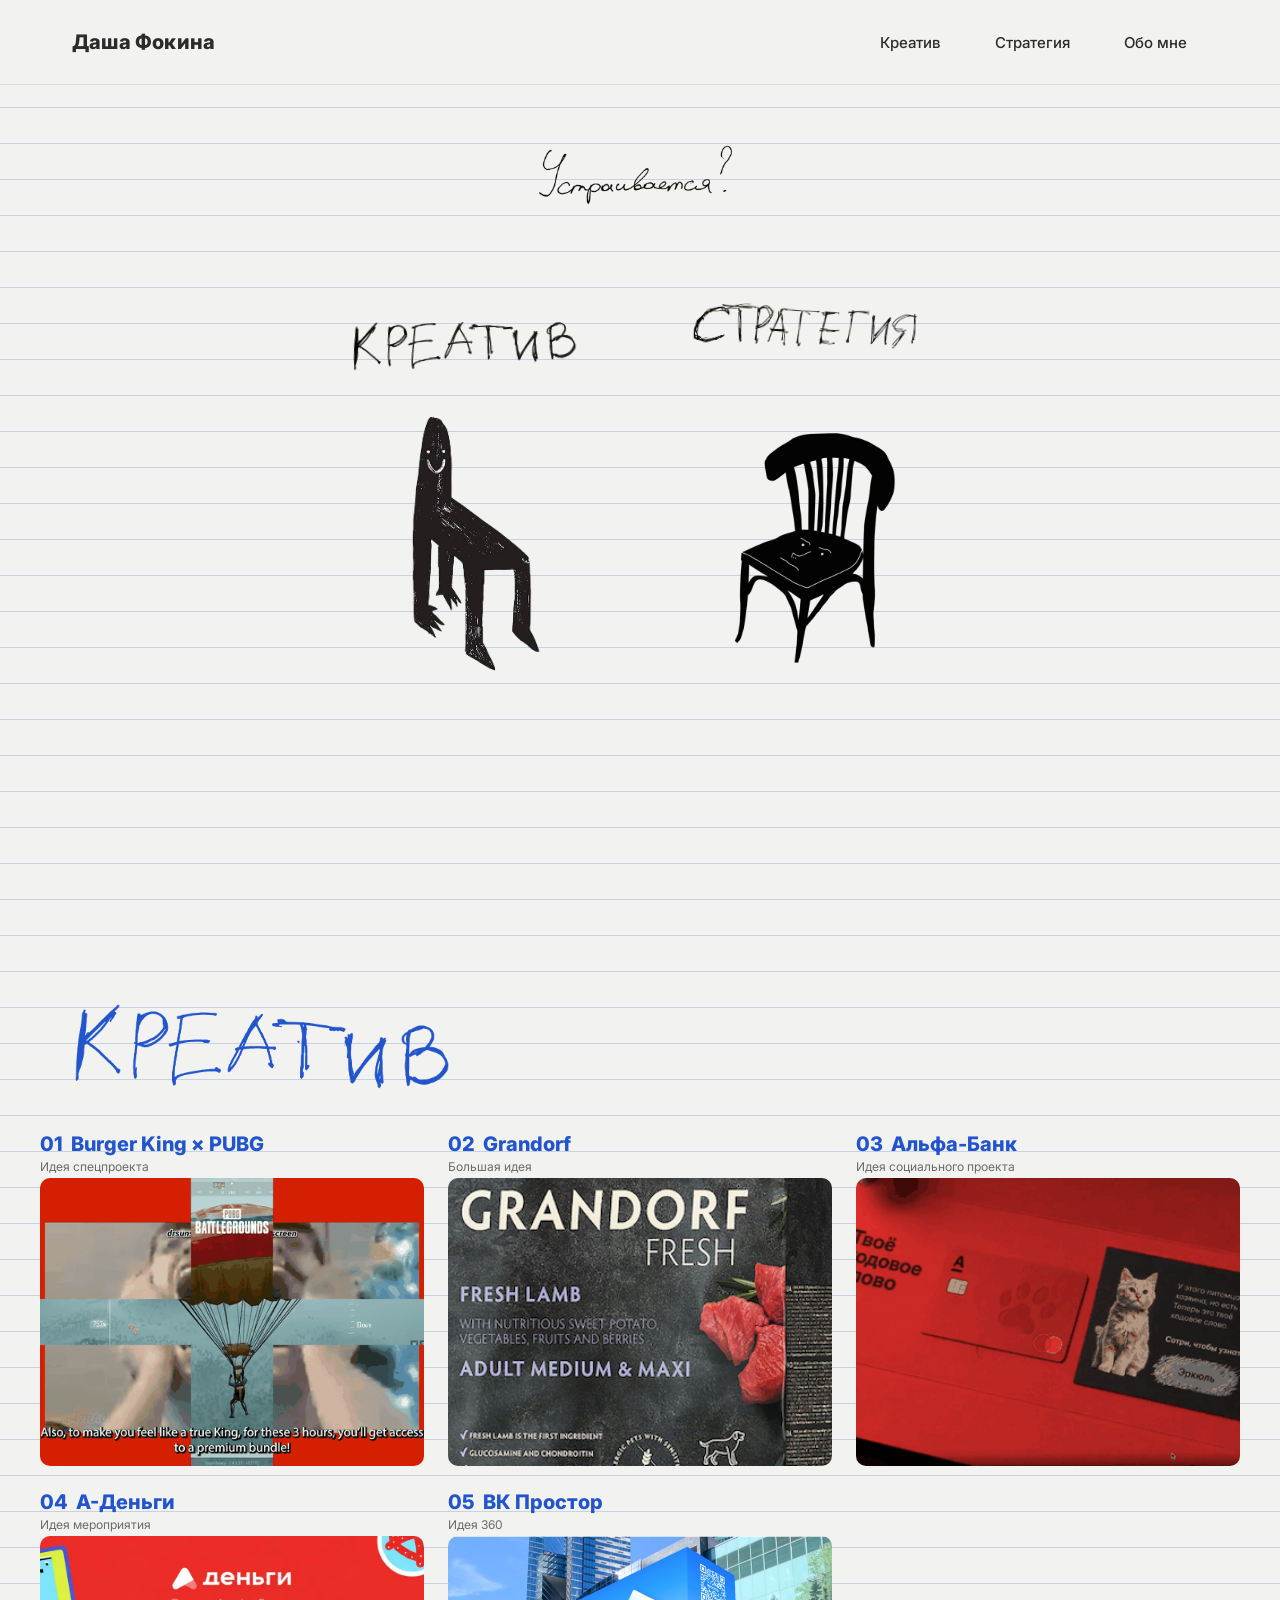
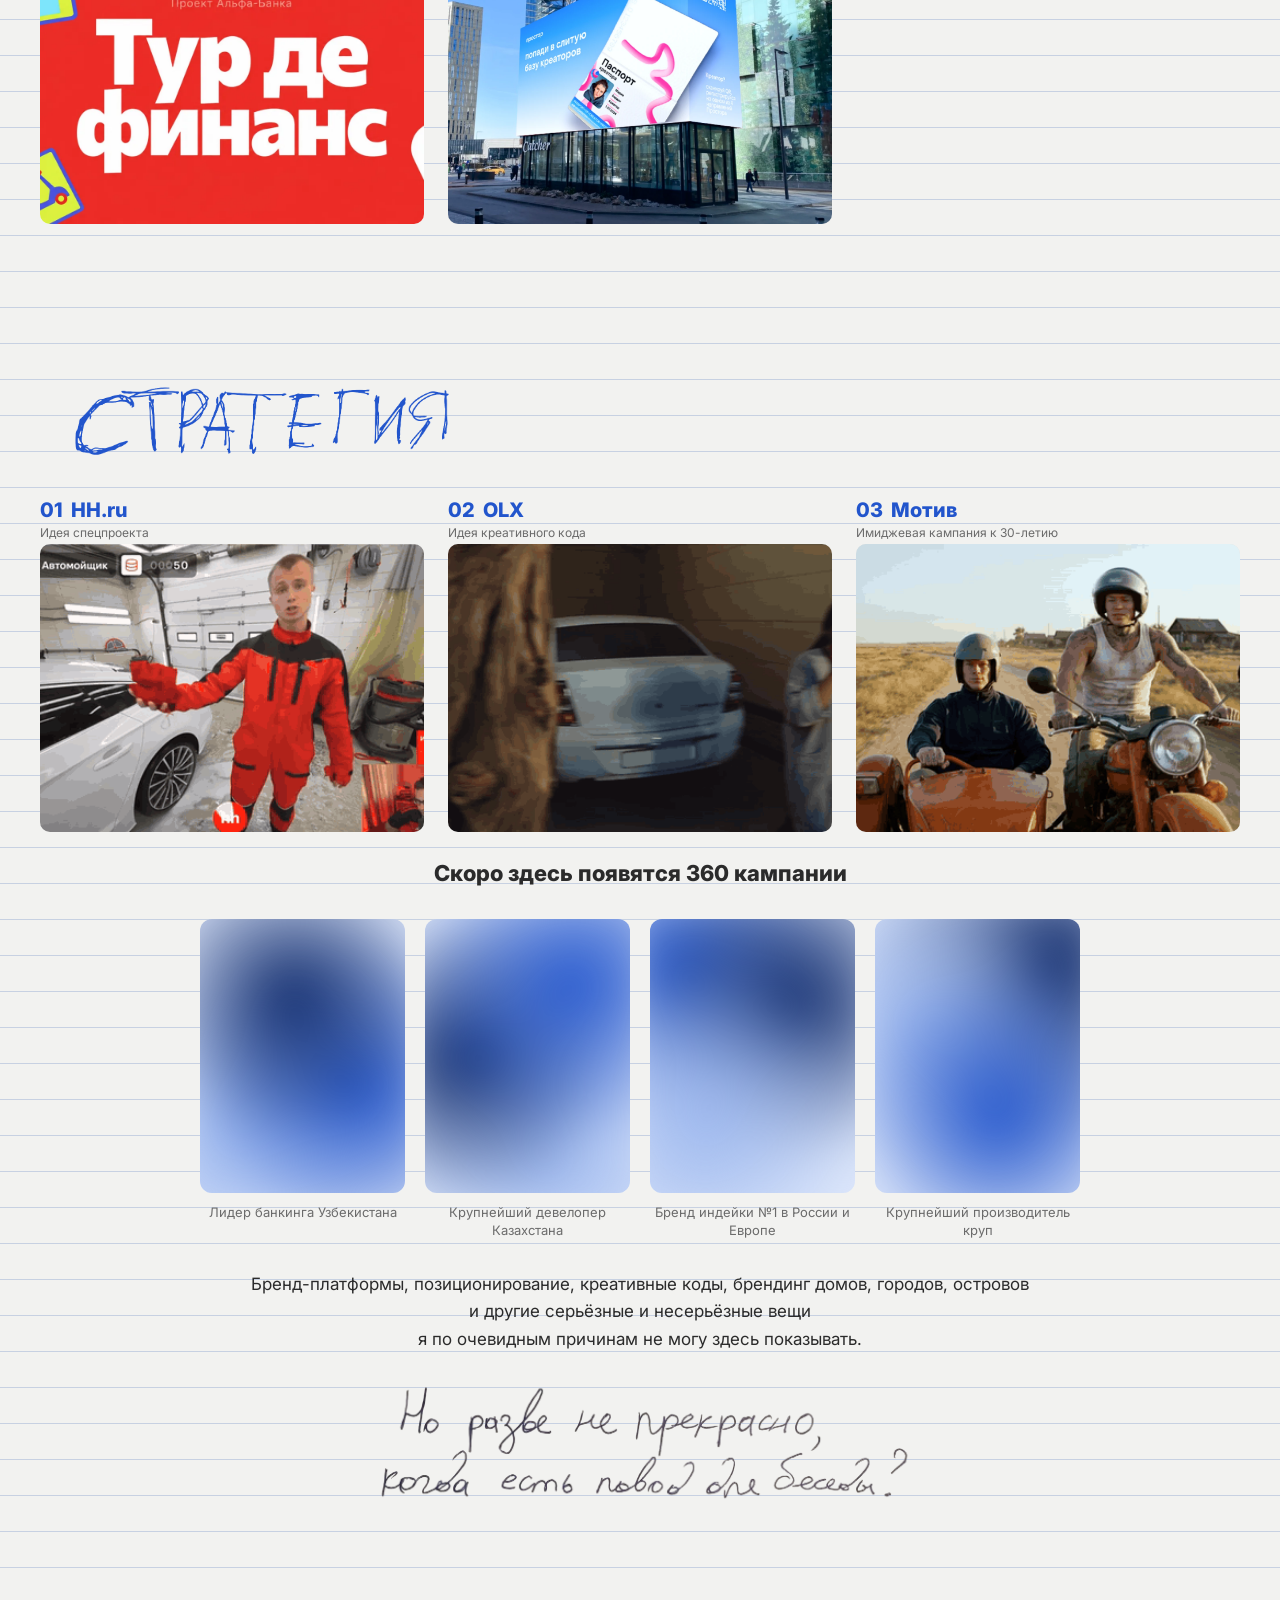
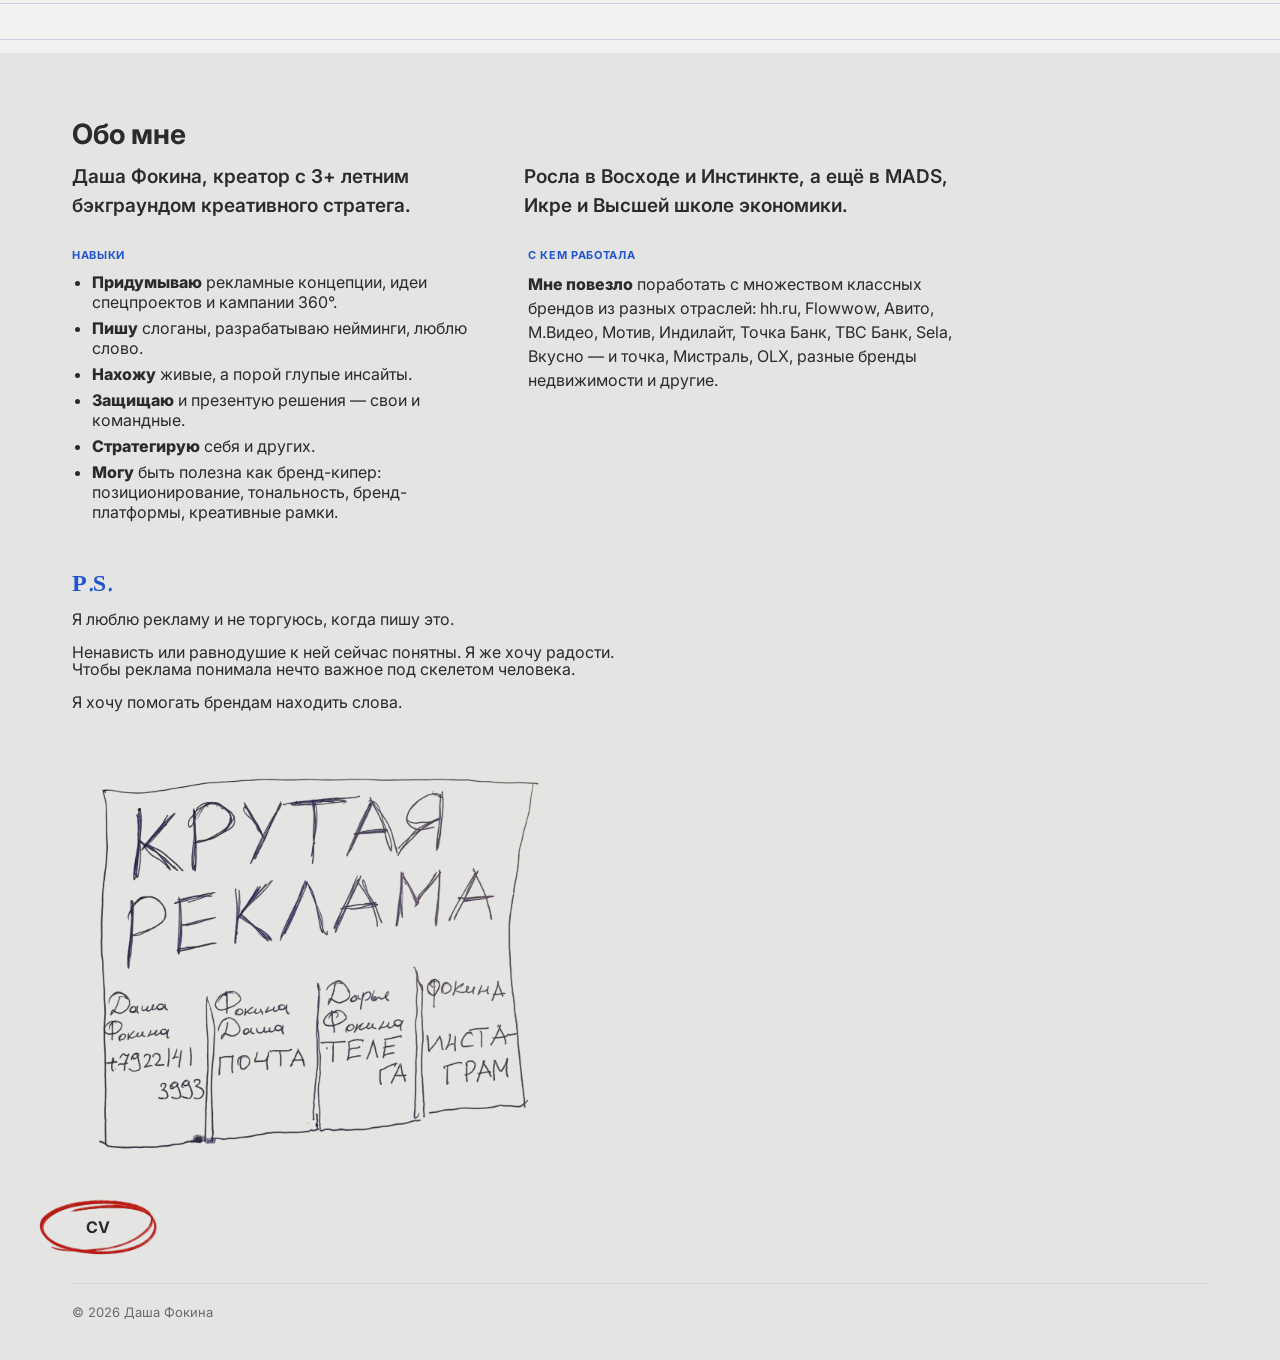
==== commit ca25323d: "Альфа-Банк: remove vertical-centering gap so card photo sits flush under Наблюдение" ====
--- a/index.html
+++ b/index.html
@@ -1162,7 +1162,7 @@
               </div>
             </div>
 
-            <div class="case-highlight">
+            <div class="case-highlight case-highlight--align-start">
               <div class="case-idea">        <span class="label">Идея</span>
                 <p>Лимитированные карты, где кодовое слово — имя животного из приюта. Кэшбек по карте идёт на его содержание.</p>
                 <!-- У этого кейса нет слогана, поэтому блок .case-slogan не рендерится -->
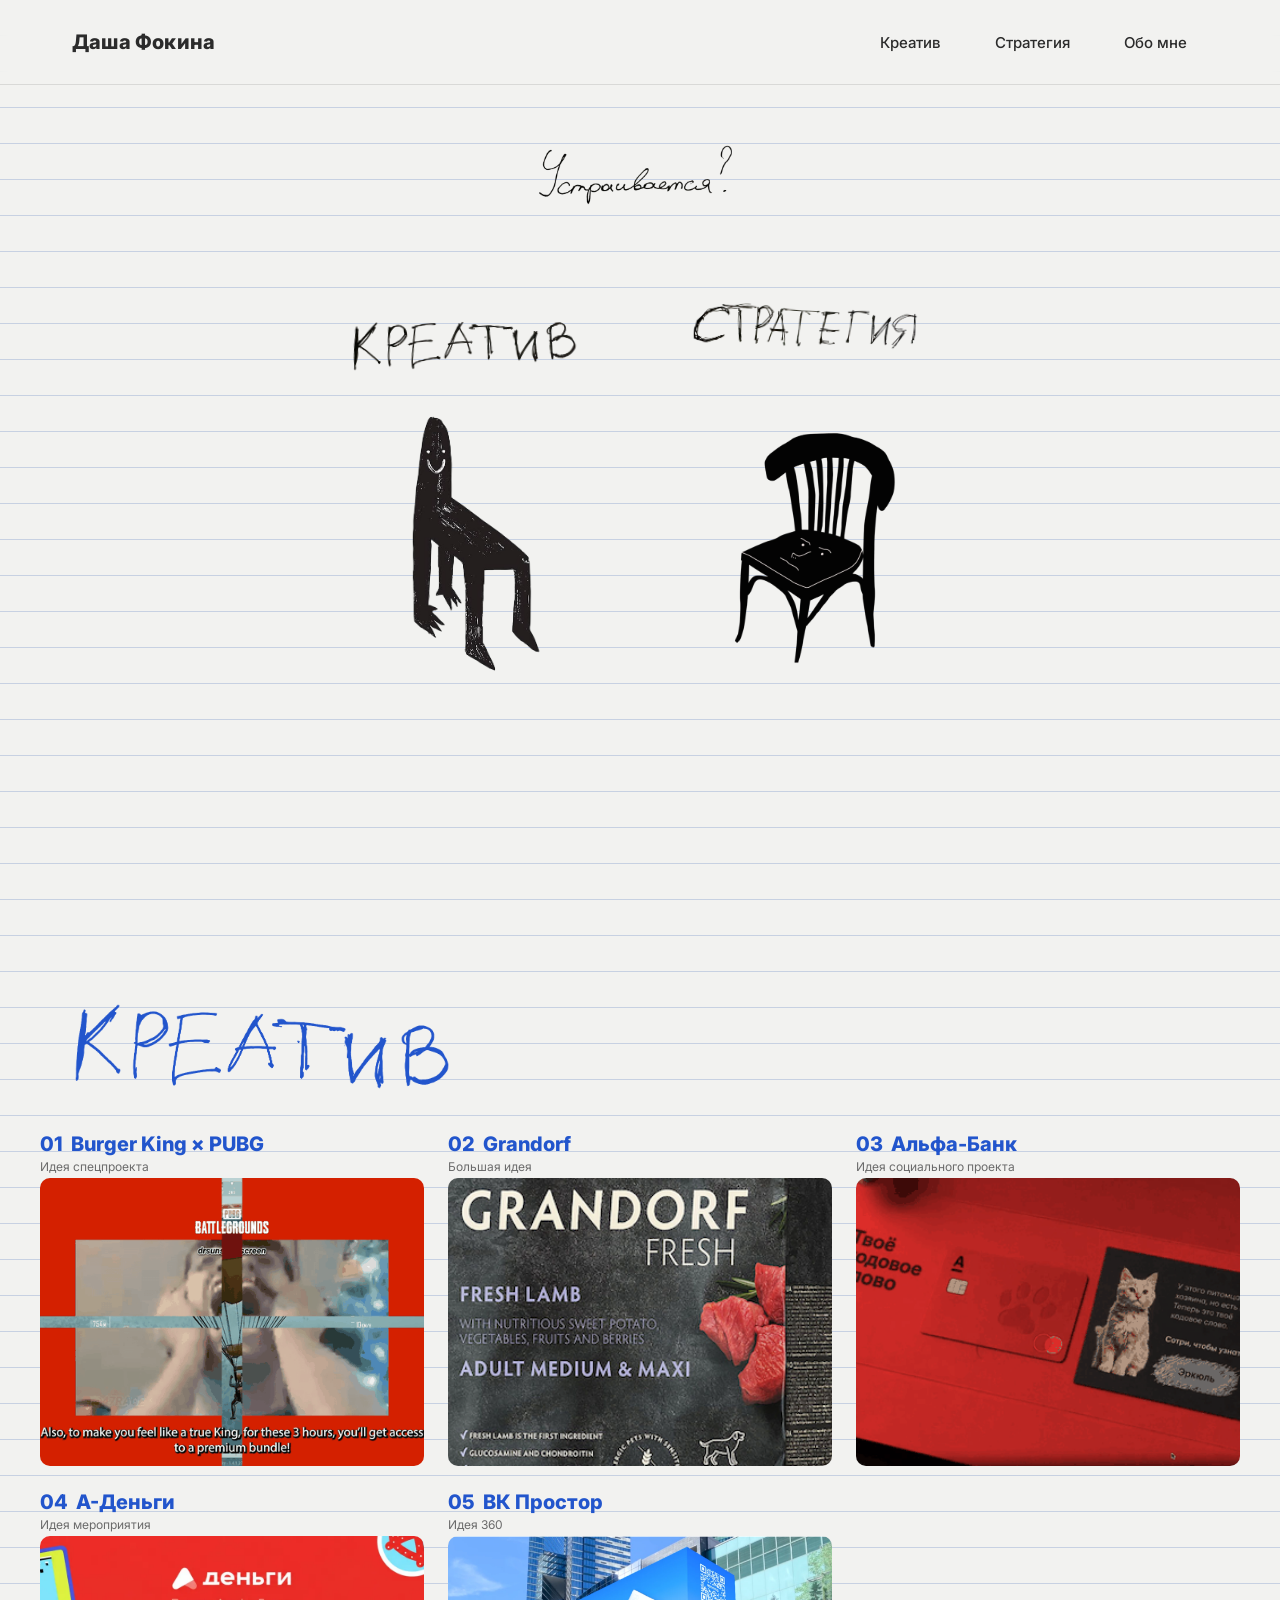
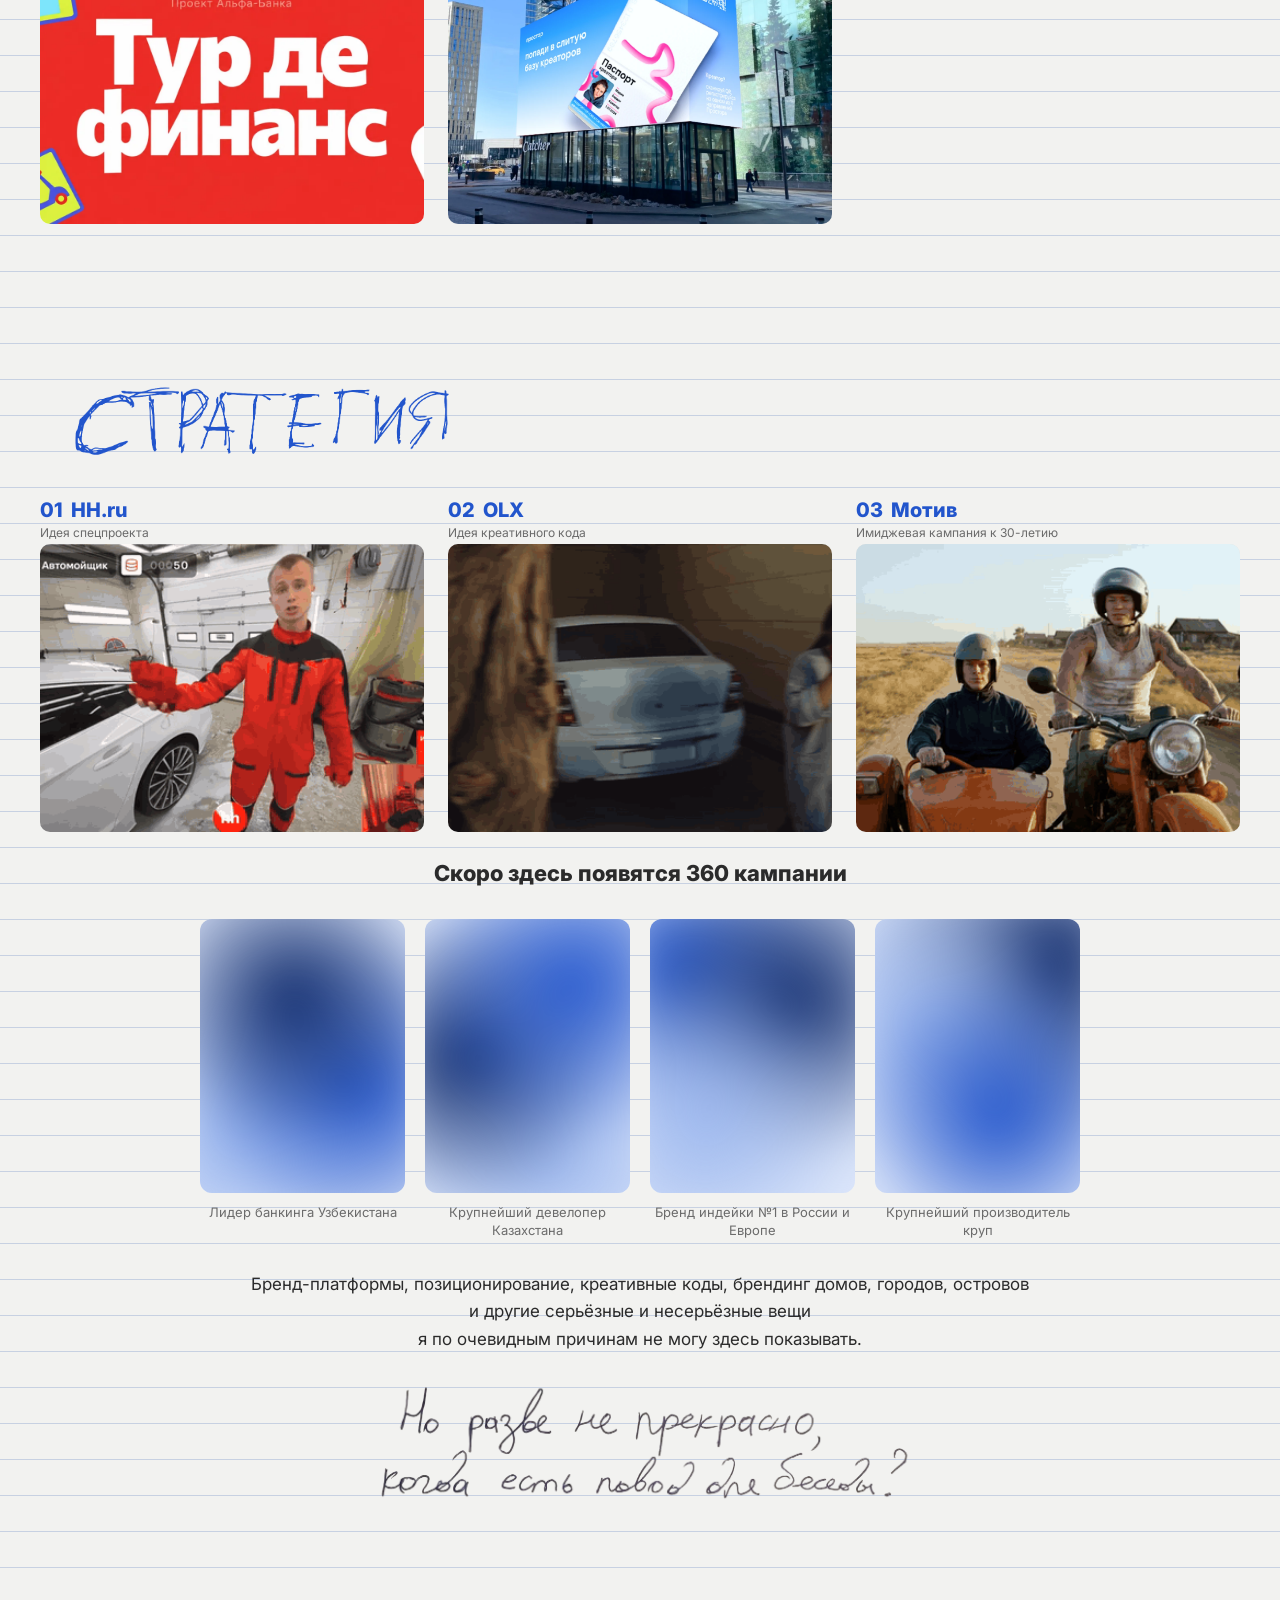
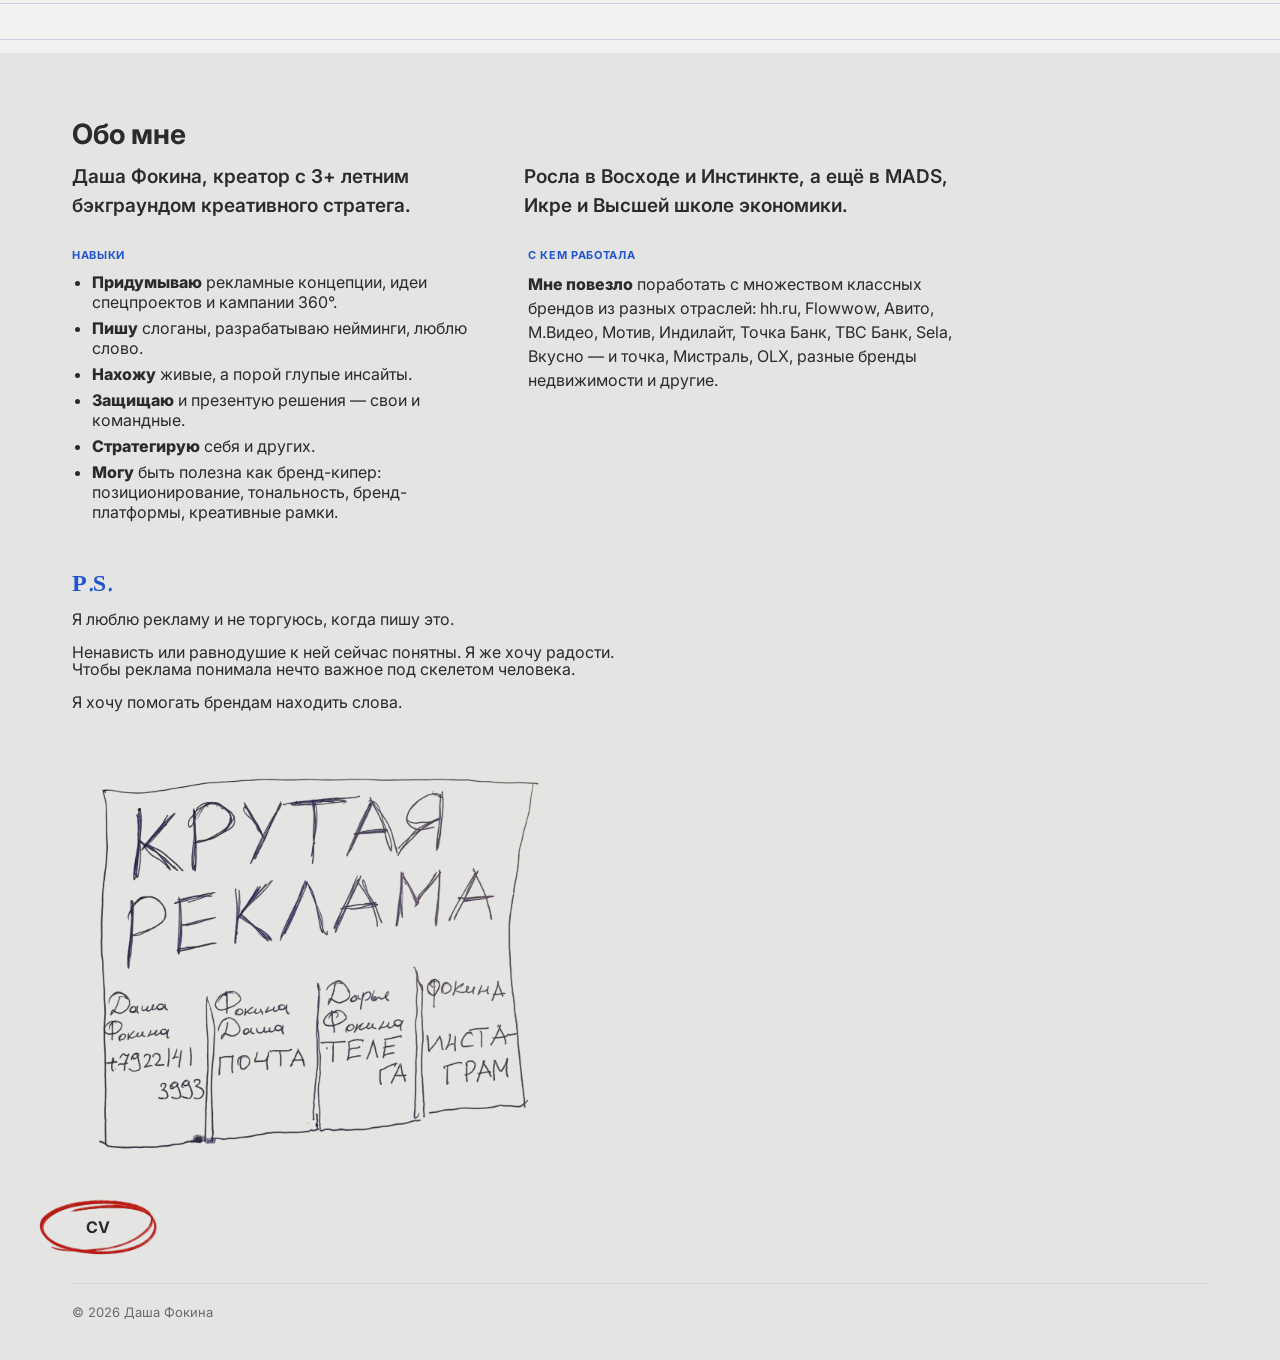
==== commit baeef8ba: "Альфа-Банк: align card photo flush-left instead of centered, matching Наблюдение text above" ====
--- a/index.html
+++ b/index.html
@@ -287,8 +287,8 @@
 
   .case-media-contain{
     display: flex;
-    align-items: center;
-    justify-content: center;
+    align-items: flex-start;
+    justify-content: flex-start;
   }
 
   .case-media-contain img{
